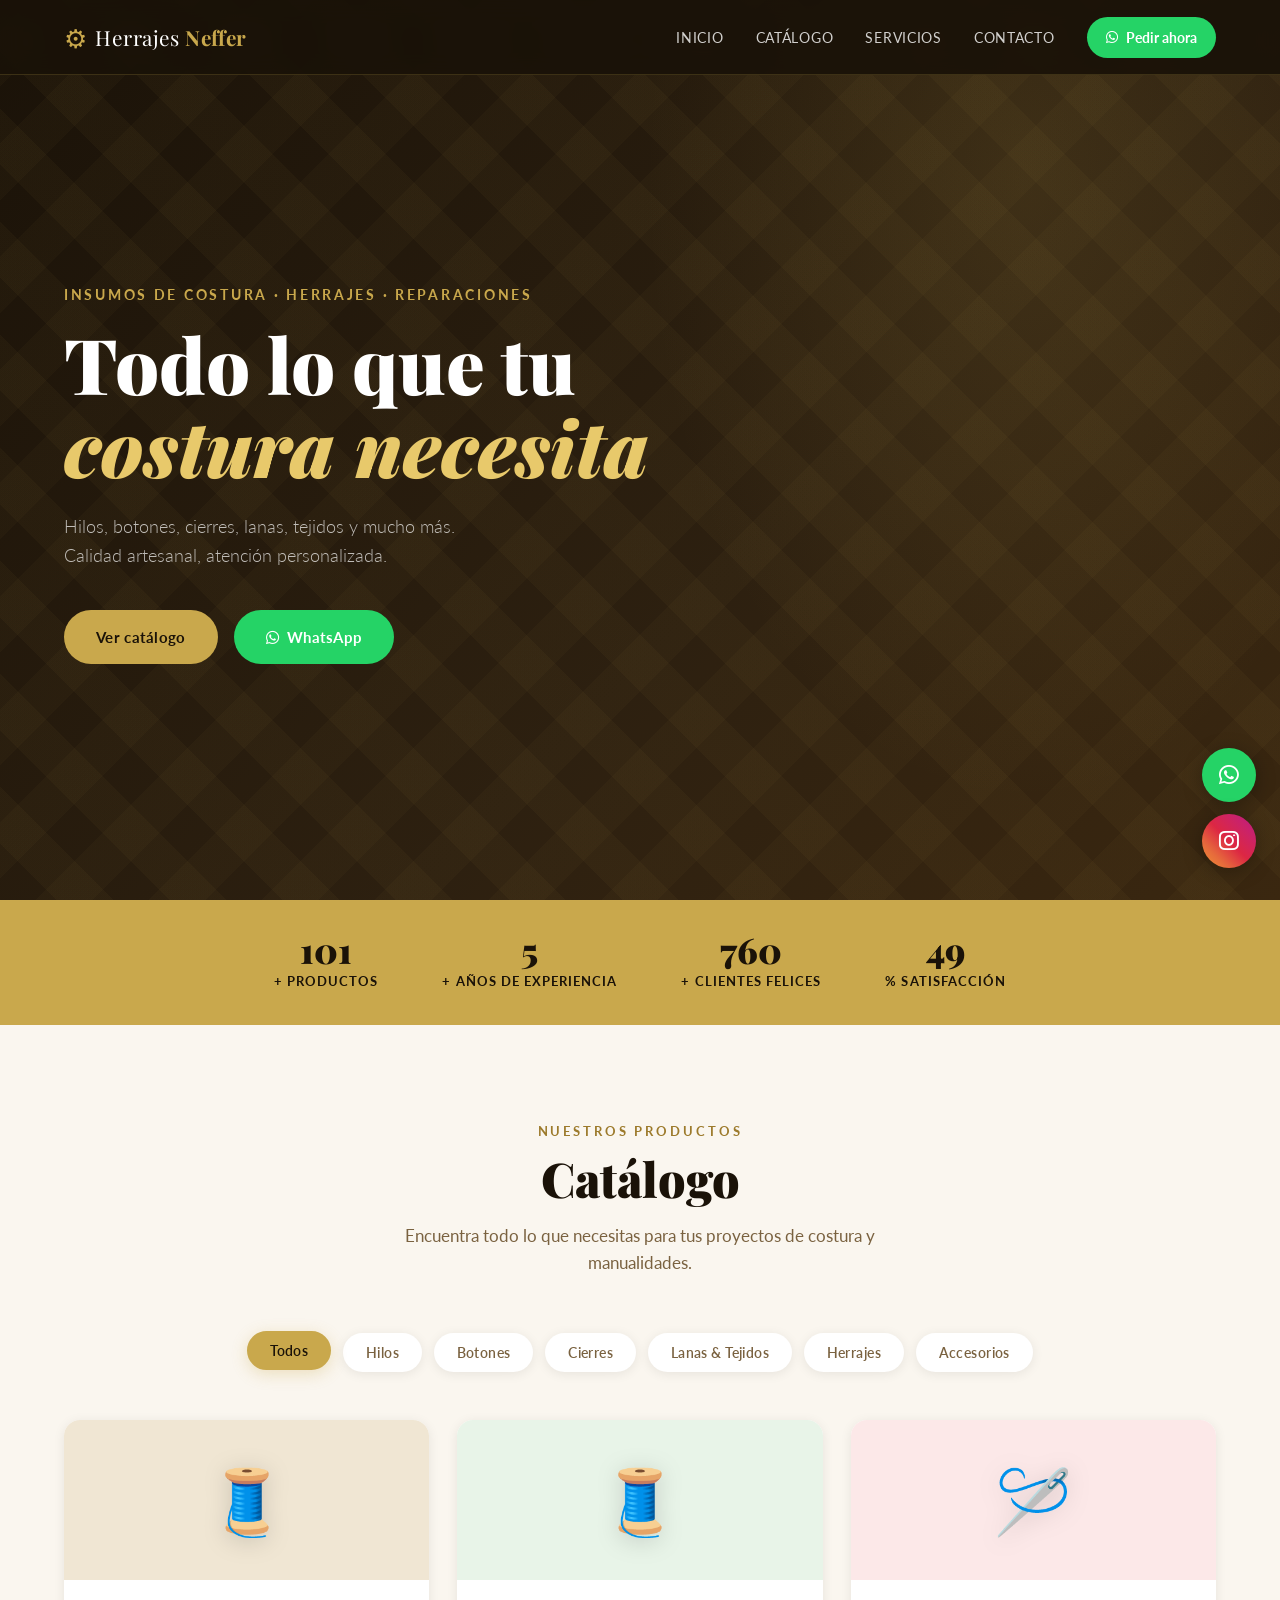
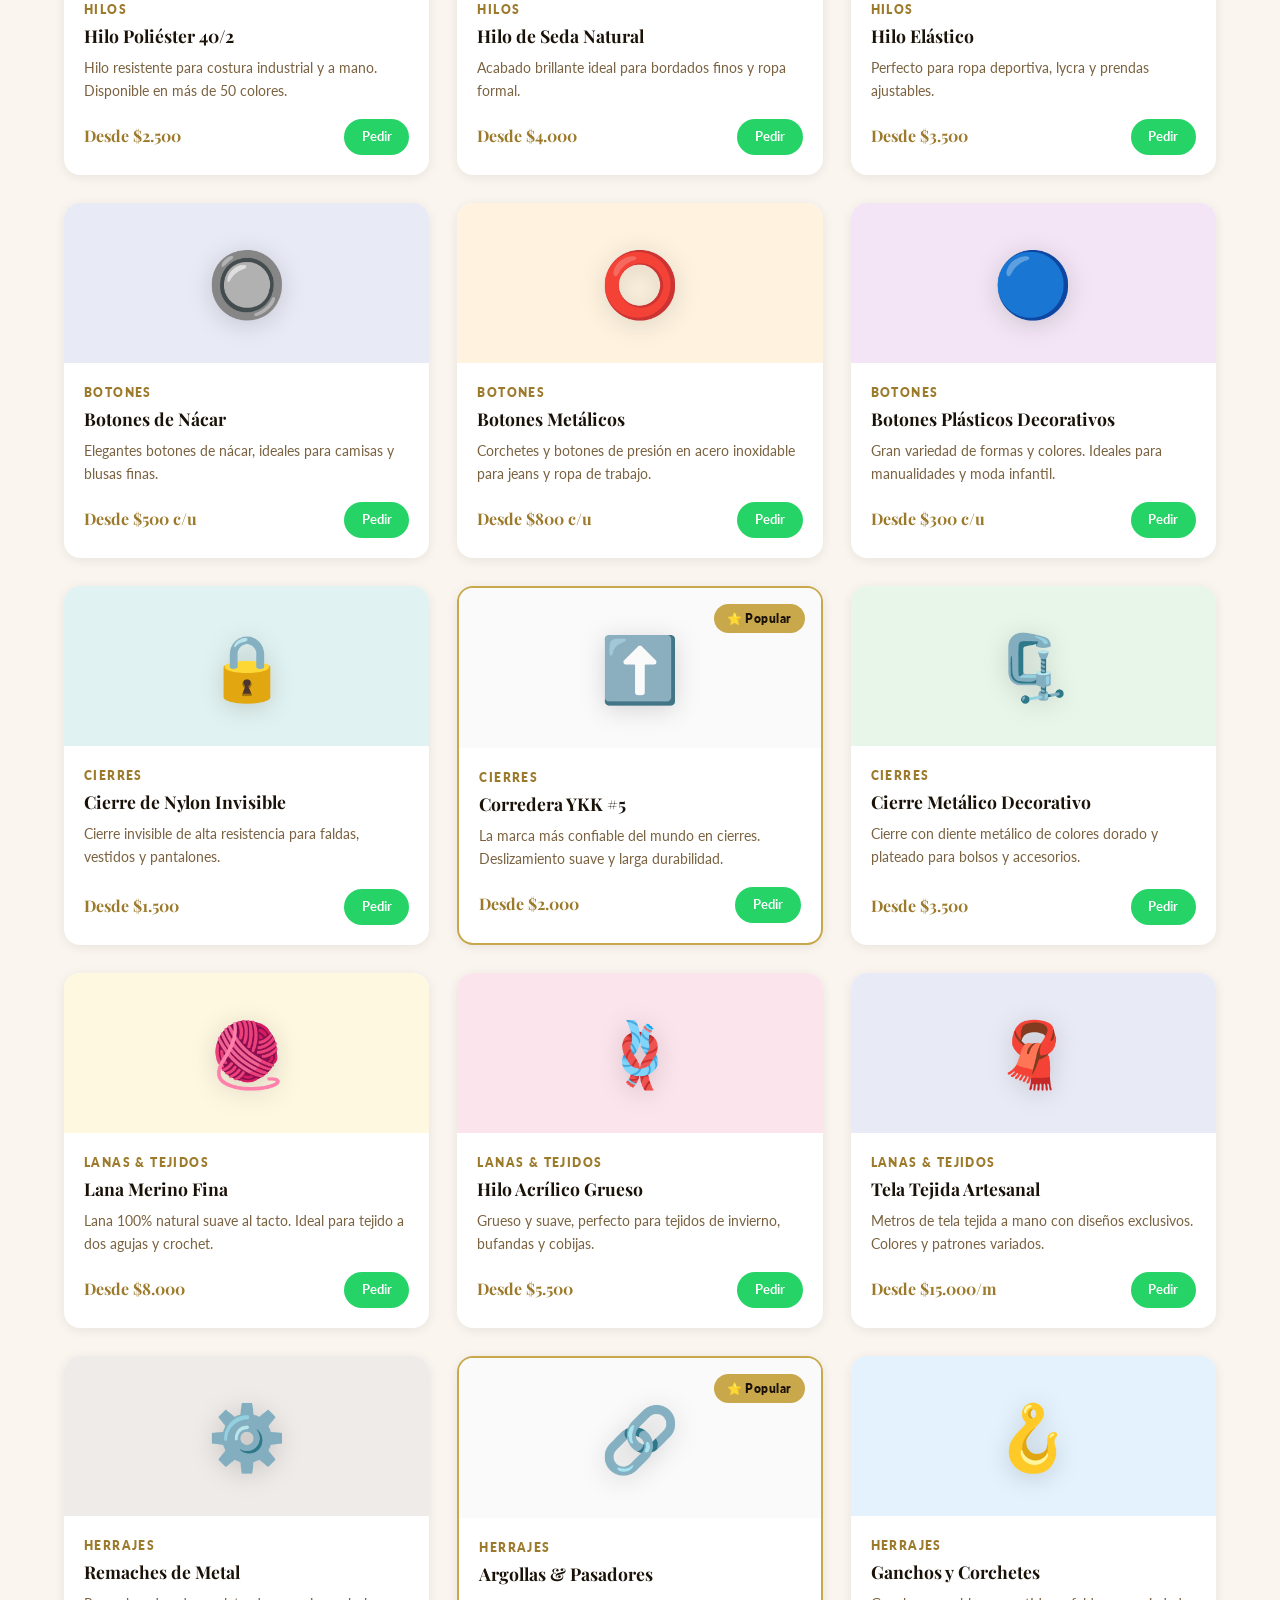
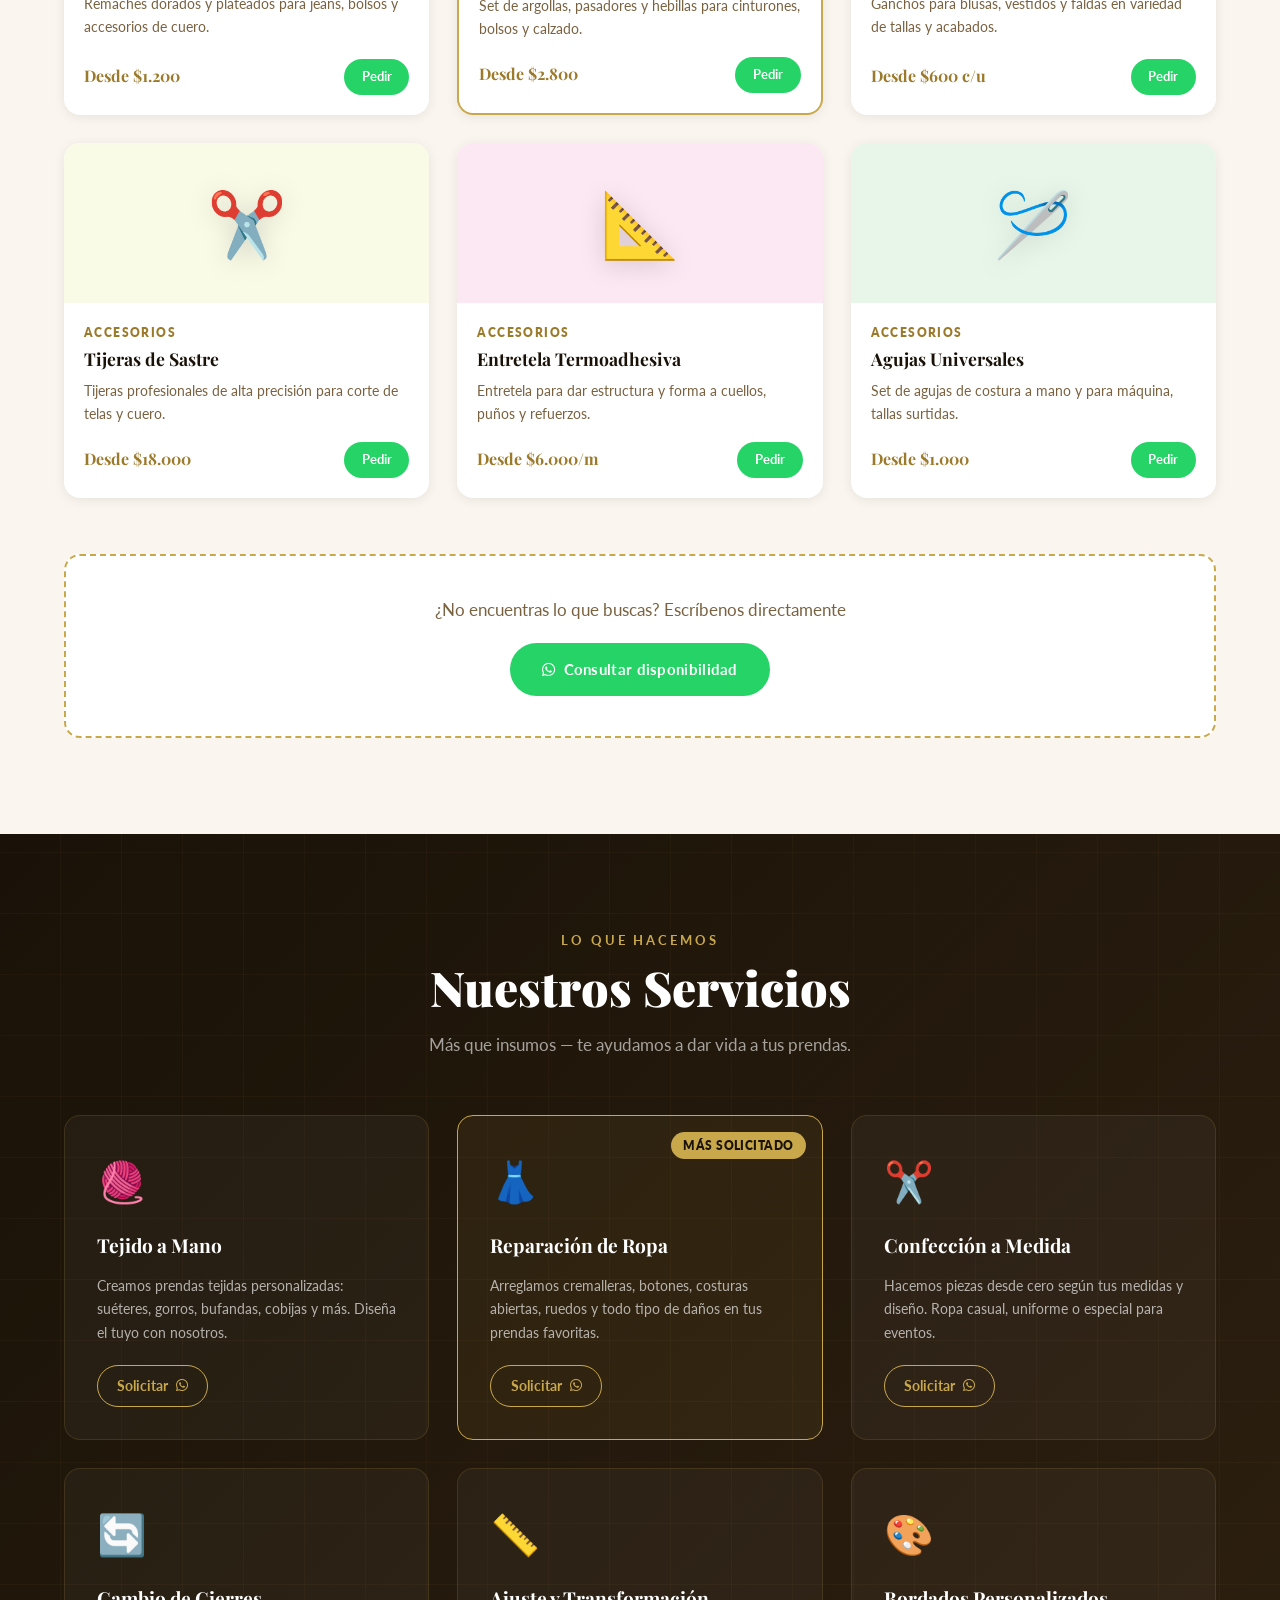
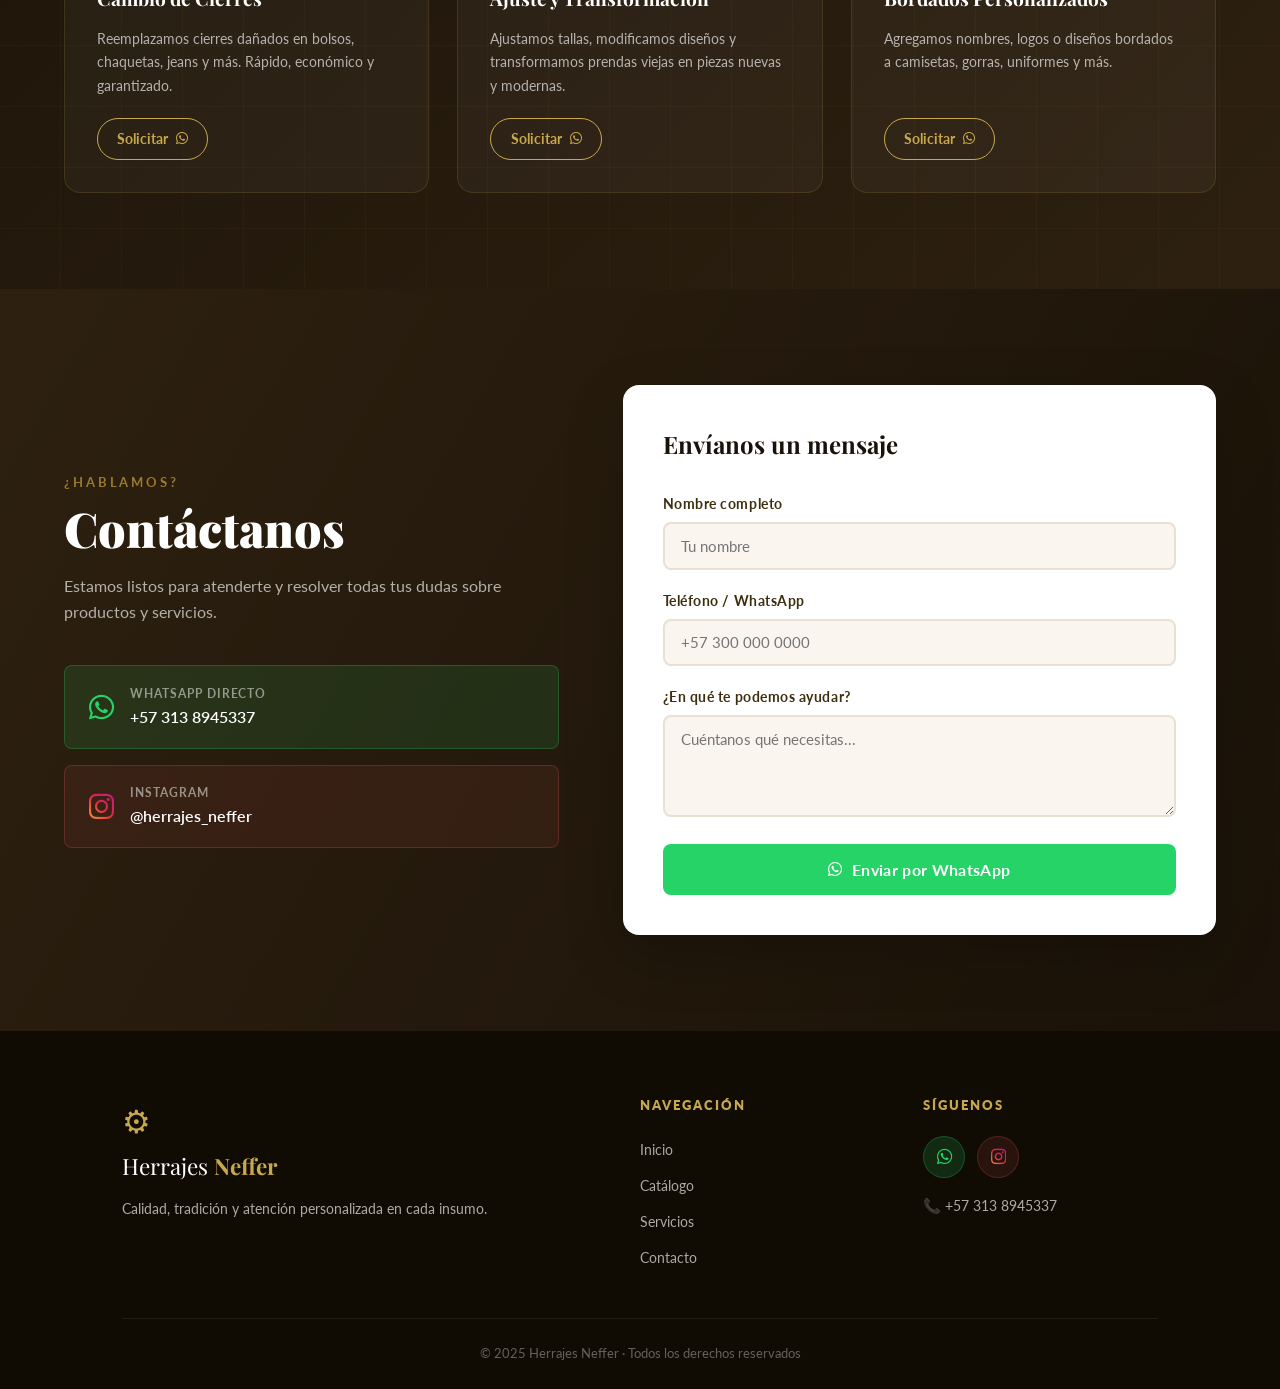
==== index.html @ 046b1ca6 "Etapa 1 Proceso de creacion" ====
<!DOCTYPE html>
<html lang="es">
<head>
  <meta charset="UTF-8" />
  <meta name="viewport" content="width=device-width, initial-scale=1.0" />
  <title>Herrajes Neffer – Insumos & Servicios de Costura</title>
  <link rel="stylesheet" href="styles.css" />
  <link href="https://fonts.googleapis.com/css2?family=Playfair+Display:wght@700;900&family=Lato:wght@300;400;700&display=swap" rel="stylesheet" />
  <link rel="stylesheet" href="https://cdnjs.cloudflare.com/ajax/libs/font-awesome/6.5.0/css/all.min.css" />
</head>
<body>

  <!-- ===== NAV ===== -->
  <nav class="navbar" id="navbar">
    <div class="nav-logo">
      <span class="logo-icon">⚙</span>
      <span class="logo-text">Herrajes <strong>Neffer</strong></span>
    </div>

    <button class="hamburger" id="hamburger" aria-label="Abrir menú">
      <span></span><span></span><span></span>
    </button>

    <ul class="nav-links" id="nav-links">
      <li><a href="#inicio" class="nav-link">Inicio</a></li>
      <li><a href="#catalogo" class="nav-link">Catálogo</a></li>
      <li><a href="#servicios" class="nav-link">Servicios</a></li>
      <li><a href="#contacto" class="nav-link">Contacto</a></li>
      <li>
        <a href="https://wa.me/573138945337" target="_blank" class="nav-cta">
          <i class="fab fa-whatsapp"></i> Pedir ahora
        </a>
      </li>
    </ul>
  </nav>

  <!-- ===== HERO ===== -->
  <section class="hero" id="inicio">
    <div class="hero-bg-pattern"></div>
    <div class="hero-content">
      <p class="hero-eyebrow">Insumos de costura · Herrajes · Reparaciones</p>
      <h1 class="hero-title">
        Todo lo que tu <br />
        <em>costura necesita</em>
      </h1>
      <p class="hero-sub">
        Hilos, botones, cierres, lanas, tejidos y mucho más.<br />
        Calidad artesanal, atención personalizada.
      </p>
      <div class="hero-btns">
        <a href="#catalogo" class="btn btn-primary">Ver catálogo</a>
        <a href="https://wa.me/573138945337" target="_blank" class="btn btn-wa">
          <i class="fab fa-whatsapp"></i> WhatsApp
        </a>
      </div>
    </div>
    <div class="hero-decoration">
      <div class="spool spool-1"></div>
      <div class="spool spool-2"></div>
      <div class="needle"></div>
    </div>
  </section>

  <!-- ===== STATS STRIP ===== -->
  <div class="stats-strip">
    <div class="stat"><span class="stat-num" data-target="200">0</span><span>+ Productos</span></div>
    <div class="stat"><span class="stat-num" data-target="10">0</span><span>+ Años de experiencia</span></div>
    <div class="stat"><span class="stat-num" data-target="1500">0</span><span>+ Clientes felices</span></div>
    <div class="stat"><span class="stat-num" data-target="98">0</span><span>% Satisfacción</span></div>
  </div>

  <!-- ===== CATÁLOGO ===== -->
  <section class="section catalog-section" id="catalogo">
    <div class="container">
      <div class="section-header">
        <p class="section-eyebrow">Nuestros productos</p>
        <h2 class="section-title">Catálogo</h2>
        <p class="section-desc">Encuentra todo lo que necesitas para tus proyectos de costura y manualidades.</p>
      </div>

      <!-- Filtros -->
      <div class="filter-bar" id="filter-bar">
        <button class="filter-btn active" data-filter="all">Todos</button>
        <button class="filter-btn" data-filter="hilos">Hilos</button>
        <button class="filter-btn" data-filter="botones">Botones</button>
        <button class="filter-btn" data-filter="cierres">Cierres</button>
        <button class="filter-btn" data-filter="lanas">Lanas & Tejidos</button>
        <button class="filter-btn" data-filter="herrajes">Herrajes</button>
        <button class="filter-btn" data-filter="accesorios">Accesorios</button>
      </div>

      <!-- Grid de productos -->
      <div class="products-grid" id="products-grid">

        <!-- Hilos -->
        <div class="product-card" data-category="hilos">
          <div class="product-img" style="background:#f0e6d3">
            <span class="product-emoji">🧵</span>
          </div>
          <div class="product-info">
            <span class="product-tag">Hilos</span>
            <h3>Hilo Poliéster 40/2</h3>
            <p>Hilo resistente para costura industrial y a mano. Disponible en más de 50 colores.</p>
            <div class="product-footer">
              <span class="price">Desde $2.500</span>
              <a href="https://wa.me/573138945337?text=Hola!%20Me%20interesa%20el%20Hilo%20Poliéster" target="_blank" class="btn-card">Pedir</a>
            </div>
          </div>
        </div>

        <div class="product-card" data-category="hilos">
          <div class="product-img" style="background:#e8f4e8">
            <span class="product-emoji">🧵</span>
          </div>
          <div class="product-info">
            <span class="product-tag">Hilos</span>
            <h3>Hilo de Seda Natural</h3>
            <p>Acabado brillante ideal para bordados finos y ropa formal.</p>
            <div class="product-footer">
              <span class="price">Desde $4.000</span>
              <a href="https://wa.me/573138945337?text=Hola!%20Me%20interesa%20el%20Hilo%20de%20Seda" target="_blank" class="btn-card">Pedir</a>
            </div>
          </div>
        </div>

        <div class="product-card" data-category="hilos">
          <div class="product-img" style="background:#fce8e8">
            <span class="product-emoji">🪡</span>
          </div>
          <div class="product-info">
            <span class="product-tag">Hilos</span>
            <h3>Hilo Elástico</h3>
            <p>Perfecto para ropa deportiva, lycra y prendas ajustables.</p>
            <div class="product-footer">
              <span class="price">Desde $3.500</span>
              <a href="https://wa.me/573138945337?text=Hola!%20Me%20interesa%20el%20Hilo%20Elástico" target="_blank" class="btn-card">Pedir</a>
            </div>
          </div>
        </div>

        <!-- Botones -->
        <div class="product-card" data-category="botones">
          <div class="product-img" style="background:#e8eaf6">
            <span class="product-emoji">🔘</span>
          </div>
          <div class="product-info">
            <span class="product-tag">Botones</span>
            <h3>Botones de Nácar</h3>
            <p>Elegantes botones de nácar, ideales para camisas y blusas finas.</p>
            <div class="product-footer">
              <span class="price">Desde $500 c/u</span>
              <a href="https://wa.me/573138945337?text=Hola!%20Me%20interesan%20los%20Botones%20de%20Nácar" target="_blank" class="btn-card">Pedir</a>
            </div>
          </div>
        </div>

        <div class="product-card" data-category="botones">
          <div class="product-img" style="background:#fff3e0">
            <span class="product-emoji">⭕</span>
          </div>
          <div class="product-info">
            <span class="product-tag">Botones</span>
            <h3>Botones Metálicos</h3>
            <p>Corchetes y botones de presión en acero inoxidable para jeans y ropa de trabajo.</p>
            <div class="product-footer">
              <span class="price">Desde $800 c/u</span>
              <a href="https://wa.me/573138945337?text=Hola!%20Me%20interesan%20los%20Botones%20Metálicos" target="_blank" class="btn-card">Pedir</a>
            </div>
          </div>
        </div>

        <div class="product-card" data-category="botones">
          <div class="product-img" style="background:#f3e5f5">
            <span class="product-emoji">🔵</span>
          </div>
          <div class="product-info">
            <span class="product-tag">Botones</span>
            <h3>Botones Plásticos Decorativos</h3>
            <p>Gran variedad de formas y colores. Ideales para manualidades y moda infantil.</p>
            <div class="product-footer">
              <span class="price">Desde $300 c/u</span>
              <a href="https://wa.me/573138945337?text=Hola!%20Me%20interesan%20los%20Botones%20Decorativos" target="_blank" class="btn-card">Pedir</a>
            </div>
          </div>
        </div>

        <!-- Cierres -->
        <div class="product-card" data-category="cierres">
          <div class="product-img" style="background:#e0f2f1">
            <span class="product-emoji">🔒</span>
          </div>
          <div class="product-info">
            <span class="product-tag">Cierres</span>
            <h3>Cierre de Nylon Invisible</h3>
            <p>Cierre invisible de alta resistencia para faldas, vestidos y pantalones.</p>
            <div class="product-footer">
              <span class="price">Desde $1.500</span>
              <a href="https://wa.me/573138945337?text=Hola!%20Me%20interesa%20el%20Cierre%20Invisible" target="_blank" class="btn-card">Pedir</a>
            </div>
          </div>
        </div>

        <div class="product-card featured" data-category="cierres">
          <div class="badge-featured">⭐ Popular</div>
          <div class="product-img" style="background:#fafafa">
            <span class="product-emoji">⬆️</span>
          </div>
          <div class="product-info">
            <span class="product-tag">Cierres</span>
            <h3>Corredera YKK #5</h3>
            <p>La marca más confiable del mundo en cierres. Deslizamiento suave y larga durabilidad.</p>
            <div class="product-footer">
              <span class="price">Desde $2.000</span>
              <a href="https://wa.me/573138945337?text=Hola!%20Me%20interesa%20la%20Corredera%20YKK" target="_blank" class="btn-card">Pedir</a>
            </div>
          </div>
        </div>

        <div class="product-card" data-category="cierres">
          <div class="product-img" style="background:#e8f5e9">
            <span class="product-emoji">🗜️</span>
          </div>
          <div class="product-info">
            <span class="product-tag">Cierres</span>
            <h3>Cierre Metálico Decorativo</h3>
            <p>Cierre con diente metálico de colores dorado y plateado para bolsos y accesorios.</p>
            <div class="product-footer">
              <span class="price">Desde $3.500</span>
              <a href="https://wa.me/573138945337?text=Hola!%20Me%20interesa%20el%20Cierre%20Metálico" target="_blank" class="btn-card">Pedir</a>
            </div>
          </div>
        </div>

        <!-- Lanas -->
        <div class="product-card" data-category="lanas">
          <div class="product-img" style="background:#fff8e1">
            <span class="product-emoji">🧶</span>
          </div>
          <div class="product-info">
            <span class="product-tag">Lanas & Tejidos</span>
            <h3>Lana Merino Fina</h3>
            <p>Lana 100% natural suave al tacto. Ideal para tejido a dos agujas y crochet.</p>
            <div class="product-footer">
              <span class="price">Desde $8.000</span>
              <a href="https://wa.me/573138945337?text=Hola!%20Me%20interesa%20la%20Lana%20Merino" target="_blank" class="btn-card">Pedir</a>
            </div>
          </div>
        </div>

        <div class="product-card" data-category="lanas">
          <div class="product-img" style="background:#fce4ec">
            <span class="product-emoji">🪢</span>
          </div>
          <div class="product-info">
            <span class="product-tag">Lanas & Tejidos</span>
            <h3>Hilo Acrílico Grueso</h3>
            <p>Grueso y suave, perfecto para tejidos de invierno, bufandas y cobijas.</p>
            <div class="product-footer">
              <span class="price">Desde $5.500</span>
              <a href="https://wa.me/573138945337?text=Hola!%20Me%20interesa%20el%20Hilo%20Acrílico%20Grueso" target="_blank" class="btn-card">Pedir</a>
            </div>
          </div>
        </div>

        <div class="product-card" data-category="lanas">
          <div class="product-img" style="background:#e8eaf6">
            <span class="product-emoji">🧣</span>
          </div>
          <div class="product-info">
            <span class="product-tag">Lanas & Tejidos</span>
            <h3>Tela Tejida Artesanal</h3>
            <p>Metros de tela tejida a mano con diseños exclusivos. Colores y patrones variados.</p>
            <div class="product-footer">
              <span class="price">Desde $15.000/m</span>
              <a href="https://wa.me/573138945337?text=Hola!%20Me%20interesa%20la%20Tela%20Tejida" target="_blank" class="btn-card">Pedir</a>
            </div>
          </div>
        </div>

        <!-- Herrajes -->
        <div class="product-card" data-category="herrajes">
          <div class="product-img" style="background:#efebe9">
            <span class="product-emoji">⚙️</span>
          </div>
          <div class="product-info">
            <span class="product-tag">Herrajes</span>
            <h3>Remaches de Metal</h3>
            <p>Remaches dorados y plateados para jeans, bolsos y accesorios de cuero.</p>
            <div class="product-footer">
              <span class="price">Desde $1.200</span>
              <a href="https://wa.me/573138945337?text=Hola!%20Me%20interesan%20los%20Remaches" target="_blank" class="btn-card">Pedir</a>
            </div>
          </div>
        </div>

        <div class="product-card featured" data-category="herrajes">
          <div class="badge-featured">⭐ Popular</div>
          <div class="product-img" style="background:#fafafa">
            <span class="product-emoji">🔗</span>
          </div>
          <div class="product-info">
            <span class="product-tag">Herrajes</span>
            <h3>Argollas & Pasadores</h3>
            <p>Set de argollas, pasadores y hebillas para cinturones, bolsos y calzado.</p>
            <div class="product-footer">
              <span class="price">Desde $2.800</span>
              <a href="https://wa.me/573138945337?text=Hola!%20Me%20interesan%20las%20Argollas%20y%20Pasadores" target="_blank" class="btn-card">Pedir</a>
            </div>
          </div>
        </div>

        <div class="product-card" data-category="herrajes">
          <div class="product-img" style="background:#e3f2fd">
            <span class="product-emoji">🪝</span>
          </div>
          <div class="product-info">
            <span class="product-tag">Herrajes</span>
            <h3>Ganchos y Corchetes</h3>
            <p>Ganchos para blusas, vestidos y faldas en variedad de tallas y acabados.</p>
            <div class="product-footer">
              <span class="price">Desde $600 c/u</span>
              <a href="https://wa.me/573138945337?text=Hola!%20Me%20interesan%20los%20Ganchos" target="_blank" class="btn-card">Pedir</a>
            </div>
          </div>
        </div>

        <!-- Accesorios -->
        <div class="product-card" data-category="accesorios">
          <div class="product-img" style="background:#f9fbe7">
            <span class="product-emoji">✂️</span>
          </div>
          <div class="product-info">
            <span class="product-tag">Accesorios</span>
            <h3>Tijeras de Sastre</h3>
            <p>Tijeras profesionales de alta precisión para corte de telas y cuero.</p>
            <div class="product-footer">
              <span class="price">Desde $18.000</span>
              <a href="https://wa.me/573138945337?text=Hola!%20Me%20interesan%20las%20Tijeras%20de%20Sastre" target="_blank" class="btn-card">Pedir</a>
            </div>
          </div>
        </div>

        <div class="product-card" data-category="accesorios">
          <div class="product-img" style="background:#fce8f3">
            <span class="product-emoji">📐</span>
          </div>
          <div class="product-info">
            <span class="product-tag">Accesorios</span>
            <h3>Entretela Termoadhesiva</h3>
            <p>Entretela para dar estructura y forma a cuellos, puños y refuerzos.</p>
            <div class="product-footer">
              <span class="price">Desde $6.000/m</span>
              <a href="https://wa.me/573138945337?text=Hola!%20Me%20interesa%20la%20Entretela" target="_blank" class="btn-card">Pedir</a>
            </div>
          </div>
        </div>

        <div class="product-card" data-category="accesorios">
          <div class="product-img" style="background:#e8f5e9">
            <span class="product-emoji">🪡</span>
          </div>
          <div class="product-info">
            <span class="product-tag">Accesorios</span>
            <h3>Agujas Universales</h3>
            <p>Set de agujas de costura a mano y para máquina, tallas surtidas.</p>
            <div class="product-footer">
              <span class="price">Desde $1.000</span>
              <a href="https://wa.me/573138945337?text=Hola!%20Me%20interesan%20las%20Agujas" target="_blank" class="btn-card">Pedir</a>
            </div>
          </div>
        </div>

      </div><!-- /products-grid -->

      <div class="catalog-cta">
        <p>¿No encuentras lo que buscas? Escríbenos directamente</p>
        <a href="https://wa.me/573138945337?text=Hola!%20Busco%20un%20producto%20específico..." target="_blank" class="btn btn-wa">
          <i class="fab fa-whatsapp"></i> Consultar disponibilidad
        </a>
      </div>
    </div>
  </section>

  <!-- ===== SERVICIOS ===== -->
  <section class="section services-section" id="servicios">
    <div class="container">
      <div class="section-header">
        <p class="section-eyebrow">Lo que hacemos</p>
        <h2 class="section-title">Nuestros Servicios</h2>
        <p class="section-desc">Más que insumos — te ayudamos a dar vida a tus prendas.</p>
      </div>

      <div class="services-grid">

        <div class="service-card">
          <div class="service-icon">🧶</div>
          <h3>Tejido a Mano</h3>
          <p>Creamos prendas tejidas personalizadas: suéteres, gorros, bufandas, cobijas y más. Diseña el tuyo con nosotros.</p>
          <a href="https://wa.me/573138945337?text=Hola!%20Me%20interesa%20el%20servicio%20de%20Tejido%20a%20Mano" target="_blank" class="service-btn">Solicitar <i class="fab fa-whatsapp"></i></a>
        </div>

        <div class="service-card featured-service">
          <div class="service-badge">Más solicitado</div>
          <div class="service-icon">👗</div>
          <h3>Reparación de Ropa</h3>
          <p>Arreglamos cremalleras, botones, costuras abiertas, ruedos y todo tipo de daños en tus prendas favoritas.</p>
          <a href="https://wa.me/573138945337?text=Hola!%20Necesito%20reparar%20una%20prenda" target="_blank" class="service-btn">Solicitar <i class="fab fa-whatsapp"></i></a>
        </div>

        <div class="service-card">
          <div class="service-icon">✂️</div>
          <h3>Confección a Medida</h3>
          <p>Hacemos piezas desde cero según tus medidas y diseño. Ropa casual, uniforme o especial para eventos.</p>
          <a href="https://wa.me/573138945337?text=Hola!%20Me%20interesa%20una%20Confección%20a%20Medida" target="_blank" class="service-btn">Solicitar <i class="fab fa-whatsapp"></i></a>
        </div>

        <div class="service-card">
          <div class="service-icon">🔄</div>
          <h3>Cambio de Cierres</h3>
          <p>Reemplazamos cierres dañados en bolsos, chaquetas, jeans y más. Rápido, económico y garantizado.</p>
          <a href="https://wa.me/573138945337?text=Hola!%20Necesito%20cambiar%20un%20cierre" target="_blank" class="service-btn">Solicitar <i class="fab fa-whatsapp"></i></a>
        </div>

        <div class="service-card">
          <div class="service-icon">📏</div>
          <h3>Ajuste y Transformación</h3>
          <p>Ajustamos tallas, modificamos diseños y transformamos prendas viejas en piezas nuevas y modernas.</p>
          <a href="https://wa.me/573138945337?text=Hola!%20Me%20interesa%20el%20servicio%20de%20Ajuste" target="_blank" class="service-btn">Solicitar <i class="fab fa-whatsapp"></i></a>
        </div>

        <div class="service-card">
          <div class="service-icon">🎨</div>
          <h3>Bordados Personalizados</h3>
          <p>Agregamos nombres, logos o diseños bordados a camisetas, gorras, uniformes y más.</p>
          <a href="https://wa.me/573138945337?text=Hola!%20Me%20interesan%20los%20Bordados%20Personalizados" target="_blank" class="service-btn">Solicitar <i class="fab fa-whatsapp"></i></a>
        </div>

      </div>
    </div>
  </section>

  <!-- ===== CONTACTO ===== -->
  <section class="section contact-section" id="contacto">
    <div class="container contact-container">
      <div class="contact-info">
        <p class="section-eyebrow">¿Hablamos?</p>
        <h2 class="section-title white">Contáctanos</h2>
        <p class="contact-desc">Estamos listos para atenderte y resolver todas tus dudas sobre productos y servicios.</p>

        <div class="contact-links">
          <a href="https://wa.me/573138945337" target="_blank" class="contact-link wa-link">
            <i class="fab fa-whatsapp"></i>
            <div>
              <span class="cl-label">WhatsApp directo</span>
              <span class="cl-value">+57 313 8945337</span>
            </div>
          </a>
          <a href="https://www.instagram.com/herrajes_neffer/" target="_blank" class="contact-link ig-link">
            <i class="fab fa-instagram"></i>
            <div>
              <span class="cl-label">Instagram</span>
              <span class="cl-value">@herrajes_neffer</span>
            </div>
          </a>
        </div>
      </div>

      <div class="contact-form-wrap">
        <form class="contact-form" id="contact-form" novalidate>
          <h3>Envíanos un mensaje</h3>
          <div class="form-group">
            <label for="nombre">Nombre completo</label>
            <input type="text" id="nombre" name="nombre" placeholder="Tu nombre" required />
            <span class="error-msg" id="error-nombre"></span>
          </div>
          <div class="form-group">
            <label for="telefono">Teléfono / WhatsApp</label>
            <input type="tel" id="telefono" name="telefono" placeholder="+57 300 000 0000" required />
            <span class="error-msg" id="error-telefono"></span>
          </div>
          <div class="form-group">
            <label for="mensaje">¿En qué te podemos ayudar?</label>
            <textarea id="mensaje" name="mensaje" rows="4" placeholder="Cuéntanos qué necesitas..." required></textarea>
            <span class="error-msg" id="error-mensaje"></span>
          </div>
          <button type="submit" class="btn btn-submit">
            <i class="fab fa-whatsapp"></i> Enviar por WhatsApp
          </button>
          <p class="form-note" id="form-success" style="display:none;">✅ ¡Mensaje enviado! Te redirigiremos a WhatsApp.</p>
        </form>
      </div>
    </div>
  </section>

  <!-- ===== FOOTER ===== -->
  <footer class="footer">
    <div class="container footer-inner">
      <div class="footer-brand">
        <span class="logo-icon">⚙</span>
        <span class="logo-text">Herrajes <strong>Neffer</strong></span>
        <p>Calidad, tradición y atención personalizada en cada insumo.</p>
      </div>
      <div class="footer-links">
        <h4>Navegación</h4>
        <ul>
          <li><a href="#inicio">Inicio</a></li>
          <li><a href="#catalogo">Catálogo</a></li>
          <li><a href="#servicios">Servicios</a></li>
          <li><a href="#contacto">Contacto</a></li>
        </ul>
      </div>
      <div class="footer-social">
        <h4>Síguenos</h4>
        <div class="social-icons">
          <a href="https://wa.me/573138945337" target="_blank" class="social-icon wa"><i class="fab fa-whatsapp"></i></a>
          <a href="https://www.instagram.com/herrajes_neffer/" target="_blank" class="social-icon ig"><i class="fab fa-instagram"></i></a>
        </div>
        <p class="footer-phone">📞 +57 313 8945337</p>
      </div>
    </div>
    <div class="footer-bottom">
      <p>© 2025 Herrajes Neffer · Todos los derechos reservados</p>
    </div>
  </footer>

  <!-- Floating buttons -->
  <div class="float-btns">
    <a href="https://wa.me/573138945337" target="_blank" class="float-btn float-wa" title="WhatsApp">
      <i class="fab fa-whatsapp"></i>
    </a>
    <a href="https://www.instagram.com/herrajes_neffer/" target="_blank" class="float-btn float-ig" title="Instagram">
      <i class="fab fa-instagram"></i>
    </a>
  </div>

  <script src="main.js"></script>
</body>
</html>
---- styles.css ----
/* =============================================
   HERRAJES NEFFER — styles.css
   CSS3 · Diseño elegante artesanal
   ============================================= */

/* === VARIABLES & RESET === */
:root {
  --gold: #c9a84c;
  --gold-light: #e8c96b;
  --gold-dark: #9c7a2b;
  --cream: #faf6ef;
  --dark: #1a1208;
  --dark-2: #2d2010;
  --text: #3d2e0e;
  --text-light: #7a6240;
  --white: #ffffff;
  --gray-light: #f5f0e8;
  --wa-green: #25d366;
  --wa-dark: #128c7e;
  --ig-grad: linear-gradient(45deg, #f09433, #e6683c, #dc2743, #cc2366, #bc1888);
  --shadow-sm: 0 2px 12px rgba(0,0,0,0.08);
  --shadow-md: 0 8px 32px rgba(0,0,0,0.12);
  --shadow-lg: 0 20px 60px rgba(0,0,0,0.18);
  --radius: 16px;
  --radius-sm: 8px;
  --transition: all 0.3s cubic-bezier(0.4, 0, 0.2, 1);
  --font-heading: 'Playfair Display', Georgia, serif;
  --font-body: 'Lato', 'Helvetica Neue', Arial, sans-serif;
}

*, *::before, *::after {
  box-sizing: border-box;
  margin: 0;
  padding: 0;
}

html {
  scroll-behavior: smooth;
  font-size: 16px;
}

body {
  font-family: var(--font-body);
  background-color: var(--cream);
  color: var(--text);
  line-height: 1.65;
  overflow-x: hidden;
}

a { text-decoration: none; color: inherit; }
ul { list-style: none; }
img { max-width: 100%; display: block; }
button { cursor: pointer; border: none; background: none; font-family: inherit; }

.container {
  width: 90%;
  max-width: 1200px;
  margin: 0 auto;
}

/* === NAVBAR === */
.navbar {
  position: fixed;
  top: 0; left: 0; right: 0;
  z-index: 1000;
  display: flex;
  align-items: center;
  justify-content: space-between;
  padding: 1rem 5%;
  background: rgba(26, 18, 8, 0.92);
  backdrop-filter: blur(12px);
  border-bottom: 1px solid rgba(201,168,76,0.2);
  transition: var(--transition);
}

.navbar.scrolled {
  padding: 0.75rem 5%;
  background: rgba(26, 18, 8, 0.98);
  box-shadow: 0 4px 24px rgba(0,0,0,0.4);
}

.nav-logo {
  display: flex;
  align-items: center;
  gap: 0.5rem;
  color: var(--white);
  font-family: var(--font-heading);
  font-size: 1.3rem;
  letter-spacing: 0.02em;
}

.logo-icon {
  color: var(--gold);
  font-size: 1.6rem;
  animation: spin-slow 8s linear infinite;
}

@keyframes spin-slow {
  from { transform: rotate(0deg); }
  to { transform: rotate(360deg); }
}

.logo-text strong { color: var(--gold); }

.nav-links {
  display: flex;
  align-items: center;
  gap: 2rem;
}

.nav-link {
  color: rgba(255,255,255,0.8);
  font-size: 0.9rem;
  font-weight: 400;
  letter-spacing: 0.05em;
  text-transform: uppercase;
  transition: var(--transition);
  position: relative;
}

.nav-link::after {
  content: '';
  position: absolute;
  bottom: -4px; left: 0;
  width: 0; height: 2px;
  background: var(--gold);
  transition: var(--transition);
}

.nav-link:hover { color: var(--gold); }
.nav-link:hover::after { width: 100%; }

.nav-cta {
  display: flex;
  align-items: center;
  gap: 0.5rem;
  background: var(--wa-green);
  color: var(--white) !important;
  padding: 0.55rem 1.2rem;
  border-radius: 50px;
  font-size: 0.88rem;
  font-weight: 700;
  transition: var(--transition);
}
.nav-cta:hover { background: var(--wa-dark); transform: scale(1.05); }

/* Hamburger */
.hamburger {
  display: none;
  flex-direction: column;
  gap: 5px;
  padding: 4px;
}
.hamburger span {
  display: block;
  width: 26px; height: 2px;
  background: var(--gold);
  border-radius: 2px;
  transition: var(--transition);
}
.hamburger.open span:nth-child(1) { transform: rotate(45deg) translate(5px,5px); }
.hamburger.open span:nth-child(2) { opacity: 0; }
.hamburger.open span:nth-child(3) { transform: rotate(-45deg) translate(5px,-5px); }

/* === HERO === */
.hero {
  min-height: 100vh;
  background: linear-gradient(135deg, var(--dark) 0%, var(--dark-2) 60%, #3a2710 100%);
  display: flex;
  align-items: center;
  position: relative;
  overflow: hidden;
  padding: 8rem 5% 5rem;
}

.hero-bg-pattern {
  position: absolute;
  inset: 0;
  background-image:
    repeating-linear-gradient(45deg, transparent, transparent 40px, rgba(201,168,76,0.04) 40px, rgba(201,168,76,0.04) 80px),
    repeating-linear-gradient(-45deg, transparent, transparent 40px, rgba(201,168,76,0.03) 40px, rgba(201,168,76,0.03) 80px);
  pointer-events: none;
}

.hero::before {
  content: '';
  position: absolute;
  top: -50%;
  right: -10%;
  width: 60vw;
  height: 140%;
  background: radial-gradient(ellipse, rgba(201,168,76,0.12) 0%, transparent 70%);
  pointer-events: none;
}

.hero-content {
  position: relative;
  z-index: 2;
  max-width: 680px;
}

.hero-eyebrow {
  color: var(--gold);
  font-size: 0.85rem;
  letter-spacing: 0.2em;
  text-transform: uppercase;
  font-weight: 700;
  margin-bottom: 1rem;
  opacity: 0;
  animation: fadeUp 0.8s 0.2s forwards;
}

.hero-title {
  font-family: var(--font-heading);
  font-size: clamp(2.8rem, 6vw, 5rem);
  font-weight: 900;
  color: var(--white);
  line-height: 1.08;
  margin-bottom: 1.5rem;
  opacity: 0;
  animation: fadeUp 0.8s 0.4s forwards;
}

.hero-title em {
  font-style: italic;
  color: var(--gold-light);
}

.hero-sub {
  color: rgba(255,255,255,0.7);
  font-size: 1.1rem;
  font-weight: 300;
  margin-bottom: 2.5rem;
  opacity: 0;
  animation: fadeUp 0.8s 0.6s forwards;
}

.hero-btns {
  display: flex;
  gap: 1rem;
  flex-wrap: wrap;
  opacity: 0;
  animation: fadeUp 0.8s 0.8s forwards;
}

/* === BUTTONS === */
.btn {
  display: inline-flex;
  align-items: center;
  gap: 0.5rem;
  padding: 0.9rem 2rem;
  border-radius: 50px;
  font-weight: 700;
  font-size: 0.95rem;
  letter-spacing: 0.02em;
  transition: var(--transition);
  cursor: pointer;
}

.btn-primary {
  background: var(--gold);
  color: var(--dark);
}
.btn-primary:hover {
  background: var(--gold-light);
  transform: translateY(-3px);
  box-shadow: 0 8px 24px rgba(201,168,76,0.4);
}

.btn-wa {
  background: var(--wa-green);
  color: var(--white);
}
.btn-wa:hover {
  background: var(--wa-dark);
  transform: translateY(-3px);
  box-shadow: 0 8px 24px rgba(37,211,102,0.4);
}

/* Hero decoration */
.hero-decoration {
  position: absolute;
  right: 8%;
  top: 50%;
  transform: translateY(-50%);
  z-index: 1;
  display: none;
}

/* === STATS STRIP === */
.stats-strip {
  background: var(--gold);
  padding: 2rem 5%;
  display: flex;
  justify-content: center;
  gap: 4rem;
  flex-wrap: wrap;
}

.stat {
  display: flex;
  flex-direction: column;
  align-items: center;
  color: var(--dark);
}

.stat-num {
  font-family: var(--font-heading);
  font-size: 2.2rem;
  font-weight: 900;
  line-height: 1;
}

.stat span:last-child {
  font-size: 0.82rem;
  font-weight: 700;
  letter-spacing: 0.08em;
  text-transform: uppercase;
  margin-top: 0.25rem;
}

/* === SECTIONS === */
.section {
  padding: 6rem 0;
}

.section-header {
  text-align: center;
  margin-bottom: 3.5rem;
}

.section-eyebrow {
  color: var(--gold-dark);
  font-size: 0.82rem;
  letter-spacing: 0.22em;
  text-transform: uppercase;
  font-weight: 700;
  margin-bottom: 0.5rem;
}

.section-title {
  font-family: var(--font-heading);
  font-size: clamp(2rem, 4vw, 3rem);
  font-weight: 900;
  color: var(--dark);
  margin-bottom: 1rem;
  line-height: 1.15;
}

.section-title.white { color: var(--white); }

.section-desc {
  font-size: 1.05rem;
  color: var(--text-light);
  max-width: 560px;
  margin: 0 auto;
}

/* === CATALOG === */
.catalog-section { background: var(--cream); }

/* Filter bar */
.filter-bar {
  display: flex;
  gap: 0.75rem;
  flex-wrap: wrap;
  justify-content: center;
  margin-bottom: 3rem;
}

.filter-btn {
  padding: 0.55rem 1.3rem;
  border-radius: 50px;
  font-size: 0.88rem;
  font-weight: 600;
  letter-spacing: 0.03em;
  background: var(--white);
  color: var(--text-light);
  border: 2px solid transparent;
  transition: var(--transition);
  box-shadow: var(--shadow-sm);
}

.filter-btn:hover,
.filter-btn.active {
  background: var(--gold);
  color: var(--dark);
  border-color: var(--gold);
  transform: translateY(-2px);
  box-shadow: 0 4px 16px rgba(201,168,76,0.3);
}

/* Products grid */
.products-grid {
  display: grid;
  grid-template-columns: repeat(auto-fill, minmax(280px, 1fr));
  gap: 1.75rem;
}

.product-card {
  background: var(--white);
  border-radius: var(--radius);
  overflow: hidden;
  box-shadow: var(--shadow-sm);
  transition: var(--transition);
  position: relative;
  display: flex;
  flex-direction: column;
}

.product-card:hover {
  transform: translateY(-8px);
  box-shadow: var(--shadow-md);
}

.product-card.featured {
  border: 2px solid var(--gold);
}

.badge-featured {
  position: absolute;
  top: 1rem; right: 1rem;
  background: var(--gold);
  color: var(--dark);
  font-size: 0.75rem;
  font-weight: 800;
  padding: 0.3rem 0.8rem;
  border-radius: 50px;
  z-index: 2;
  letter-spacing: 0.04em;
}

.product-img {
  height: 160px;
  display: flex;
  align-items: center;
  justify-content: center;
  position: relative;
  overflow: hidden;
}

.product-emoji {
  font-size: 4rem;
  transition: transform 0.4s ease;
  filter: drop-shadow(0 4px 12px rgba(0,0,0,0.15));
}

.product-card:hover .product-emoji {
  transform: scale(1.2) rotate(-5deg);
}

.product-info {
  padding: 1.25rem;
  flex: 1;
  display: flex;
  flex-direction: column;
}

.product-tag {
  font-size: 0.73rem;
  font-weight: 800;
  letter-spacing: 0.12em;
  text-transform: uppercase;
  color: var(--gold-dark);
  margin-bottom: 0.4rem;
}

.product-info h3 {
  font-family: var(--font-heading);
  font-size: 1.1rem;
  font-weight: 700;
  color: var(--dark);
  margin-bottom: 0.5rem;
  line-height: 1.3;
}

.product-info p {
  font-size: 0.88rem;
  color: var(--text-light);
  flex: 1;
  margin-bottom: 1rem;
}

.product-footer {
  display: flex;
  align-items: center;
  justify-content: space-between;
  margin-top: auto;
}

.price {
  font-family: var(--font-heading);
  font-size: 1rem;
  font-weight: 700;
  color: var(--gold-dark);
}

.btn-card {
  background: var(--wa-green);
  color: var(--white);
  padding: 0.45rem 1.1rem;
  border-radius: 50px;
  font-size: 0.82rem;
  font-weight: 700;
  transition: var(--transition);
}
.btn-card:hover {
  background: var(--wa-dark);
  transform: scale(1.05);
}

/* Hide filtered */
.product-card.hidden {
  display: none;
}

/* Catalog CTA */
.catalog-cta {
  text-align: center;
  margin-top: 3.5rem;
  padding: 2.5rem;
  background: var(--white);
  border-radius: var(--radius);
  border: 2px dashed var(--gold);
}

.catalog-cta p {
  font-size: 1.05rem;
  color: var(--text-light);
  margin-bottom: 1.2rem;
}

/* === SERVICES === */
.services-section {
  background: linear-gradient(135deg, var(--dark) 0%, var(--dark-2) 100%);
  position: relative;
  overflow: hidden;
}

.services-section::before {
  content: '';
  position: absolute;
  inset: 0;
  background-image:
    repeating-linear-gradient(0deg, transparent, transparent 60px, rgba(201,168,76,0.04) 60px, rgba(201,168,76,0.04) 61px),
    repeating-linear-gradient(90deg, transparent, transparent 60px, rgba(201,168,76,0.04) 60px, rgba(201,168,76,0.04) 61px);
  pointer-events: none;
}

.services-section .section-title { color: var(--white); }
.services-section .section-eyebrow { color: var(--gold); }
.services-section .section-desc { color: rgba(255,255,255,0.6); }

.services-grid {
  display: grid;
  grid-template-columns: repeat(auto-fill, minmax(300px, 1fr));
  gap: 1.75rem;
  position: relative;
  z-index: 1;
}

.service-card {
  background: rgba(255,255,255,0.04);
  border: 1px solid rgba(201,168,76,0.15);
  border-radius: var(--radius);
  padding: 2rem;
  transition: var(--transition);
  position: relative;
  overflow: hidden;
  display: flex;
  flex-direction: column;
  gap: 0.75rem;
}

.service-card::before {
  content: '';
  position: absolute;
  bottom: 0; left: 0;
  width: 0; height: 3px;
  background: var(--gold);
  transition: width 0.4s ease;
}

.service-card:hover {
  background: rgba(255,255,255,0.08);
  border-color: rgba(201,168,76,0.4);
  transform: translateY(-6px);
}
.service-card:hover::before { width: 100%; }

.service-card.featured-service {
  border-color: var(--gold);
  background: rgba(201,168,76,0.08);
}

.service-badge {
  position: absolute;
  top: 1rem; right: 1rem;
  background: var(--gold);
  color: var(--dark);
  font-size: 0.72rem;
  font-weight: 800;
  padding: 0.25rem 0.75rem;
  border-radius: 50px;
  letter-spacing: 0.04em;
  text-transform: uppercase;
}

.service-icon {
  font-size: 2.5rem;
  margin-bottom: 0.25rem;
}

.service-card h3 {
  font-family: var(--font-heading);
  font-size: 1.2rem;
  font-weight: 700;
  color: var(--white);
}

.service-card p {
  font-size: 0.9rem;
  color: rgba(255,255,255,0.65);
  flex: 1;
}

.service-btn {
  display: inline-flex;
  align-items: center;
  gap: 0.5rem;
  background: transparent;
  color: var(--gold);
  border: 1.5px solid var(--gold);
  padding: 0.55rem 1.2rem;
  border-radius: 50px;
  font-size: 0.85rem;
  font-weight: 700;
  transition: var(--transition);
  width: fit-content;
  margin-top: 0.5rem;
}
.service-btn:hover {
  background: var(--wa-green);
  border-color: var(--wa-green);
  color: var(--white);
  transform: scale(1.04);
}

/* === CONTACT === */
.contact-section {
  background: linear-gradient(120deg, #2d2010 0%, #1a1208 100%);
  padding: 6rem 0;
}

.contact-container {
  display: grid;
  grid-template-columns: 1fr 1.2fr;
  gap: 4rem;
  align-items: center;
}

.contact-info .section-title { margin-bottom: 1rem; }

.contact-desc {
  color: rgba(255,255,255,0.65);
  margin-bottom: 2.5rem;
  font-size: 1rem;
}

.contact-links { display: flex; flex-direction: column; gap: 1rem; }

.contact-link {
  display: flex;
  align-items: center;
  gap: 1rem;
  padding: 1.1rem 1.5rem;
  border-radius: var(--radius-sm);
  transition: var(--transition);
  font-size: 0.95rem;
}

.wa-link {
  background: rgba(37,211,102,0.12);
  border: 1px solid rgba(37,211,102,0.25);
  color: var(--white);
}
.wa-link:hover { background: rgba(37,211,102,0.22); transform: translateX(8px); }
.wa-link i { font-size: 1.8rem; color: var(--wa-green); }

.ig-link {
  background: rgba(255,100,100,0.08);
  border: 1px solid rgba(255,100,100,0.2);
  color: var(--white);
}
.ig-link:hover { background: rgba(255,100,100,0.15); transform: translateX(8px); }
.ig-link i { font-size: 1.8rem; background: var(--ig-grad); -webkit-background-clip: text; -webkit-text-fill-color: transparent; background-clip: text; }

.cl-label {
  display: block;
  font-size: 0.75rem;
  color: rgba(255,255,255,0.5);
  text-transform: uppercase;
  letter-spacing: 0.08em;
  font-weight: 700;
}

.cl-value {
  display: block;
  font-size: 1rem;
  font-weight: 600;
  color: var(--white);
}

/* Contact Form */
.contact-form-wrap {
  background: var(--white);
  border-radius: var(--radius);
  padding: 2.5rem;
  box-shadow: var(--shadow-lg);
}

.contact-form h3 {
  font-family: var(--font-heading);
  font-size: 1.5rem;
  font-weight: 700;
  color: var(--dark);
  margin-bottom: 1.8rem;
}

.form-group {
  margin-bottom: 1.25rem;
}

.form-group label {
  display: block;
  font-size: 0.85rem;
  font-weight: 700;
  letter-spacing: 0.04em;
  color: var(--text);
  margin-bottom: 0.4rem;
}

.form-group input,
.form-group textarea {
  width: 100%;
  padding: 0.8rem 1rem;
  border: 2px solid #e8e0d0;
  border-radius: var(--radius-sm);
  font-family: var(--font-body);
  font-size: 0.95rem;
  color: var(--text);
  background: var(--cream);
  transition: var(--transition);
  resize: vertical;
}

.form-group input:focus,
.form-group textarea:focus {
  outline: none;
  border-color: var(--gold);
  background: var(--white);
  box-shadow: 0 0 0 4px rgba(201,168,76,0.12);
}

.form-group input.error,
.form-group textarea.error {
  border-color: #e53935;
}

.error-msg {
  display: block;
  font-size: 0.78rem;
  color: #e53935;
  margin-top: 0.3rem;
  font-weight: 600;
}

.btn-submit {
  width: 100%;
  padding: 1rem;
  background: var(--wa-green);
  color: var(--white);
  border-radius: var(--radius-sm);
  font-size: 1rem;
  font-weight: 700;
  transition: var(--transition);
  display: flex;
  align-items: center;
  justify-content: center;
  gap: 0.6rem;
  margin-top: 0.5rem;
}
.btn-submit:hover {
  background: var(--wa-dark);
  transform: translateY(-2px);
  box-shadow: 0 6px 20px rgba(37,211,102,0.4);
}

.form-note {
  text-align: center;
  font-size: 0.88rem;
  color: var(--wa-dark);
  font-weight: 600;
  margin-top: 1rem;
}

/* === FOOTER === */
.footer {
  background: #100c04;
  color: rgba(255,255,255,0.65);
  padding: 4rem 5% 0;
}

.footer-inner {
  display: grid;
  grid-template-columns: 2fr 1fr 1fr;
  gap: 3rem;
  padding-bottom: 3rem;
  border-bottom: 1px solid rgba(255,255,255,0.08);
}

.footer-brand .logo-icon { color: var(--gold); font-size: 2rem; }
.footer-brand .logo-text { color: var(--white); font-family: var(--font-heading); font-size: 1.4rem; display: block; margin-bottom: 0.75rem; }
.footer-brand .logo-text strong { color: var(--gold); }
.footer-brand p { font-size: 0.9rem; line-height: 1.7; }

.footer-links h4,
.footer-social h4 {
  color: var(--gold);
  font-size: 0.82rem;
  letter-spacing: 0.15em;
  text-transform: uppercase;
  font-weight: 800;
  margin-bottom: 1.2rem;
}

.footer-links ul { display: flex; flex-direction: column; gap: 0.6rem; }
.footer-links a { font-size: 0.9rem; transition: var(--transition); }
.footer-links a:hover { color: var(--gold); transform: translateX(4px); display: inline-block; }

.social-icons { display: flex; gap: 0.75rem; margin-bottom: 1rem; }

.social-icon {
  width: 42px; height: 42px;
  border-radius: 50%;
  display: flex;
  align-items: center;
  justify-content: center;
  font-size: 1.1rem;
  transition: var(--transition);
}

.social-icon.wa {
  background: rgba(37,211,102,0.15);
  color: var(--wa-green);
  border: 1px solid rgba(37,211,102,0.25);
}
.social-icon.wa:hover { background: var(--wa-green); color: var(--white); transform: scale(1.1); }

.social-icon.ig {
  background: rgba(255,100,100,0.1);
  border: 1px solid rgba(255,100,100,0.2);
}
.social-icon.ig i { background: var(--ig-grad); -webkit-background-clip: text; -webkit-text-fill-color: transparent; background-clip: text; }
.social-icon.ig:hover { background: linear-gradient(45deg,#f09433,#e6683c,#dc2743,#cc2366,#bc1888); transform: scale(1.1); }
.social-icon.ig:hover i { -webkit-text-fill-color: var(--white); }

.footer-phone { font-size: 0.9rem; }

.footer-bottom {
  text-align: center;
  padding: 1.5rem 0;
  font-size: 0.82rem;
  color: rgba(255,255,255,0.35);
}

/* === FLOATING BUTTONS === */
.float-btns {
  position: fixed;
  bottom: 2rem;
  right: 1.5rem;
  display: flex;
  flex-direction: column;
  gap: 0.75rem;
  z-index: 999;
}

.float-btn {
  width: 54px; height: 54px;
  border-radius: 50%;
  display: flex;
  align-items: center;
  justify-content: center;
  font-size: 1.4rem;
  color: var(--white);
  box-shadow: 0 4px 20px rgba(0,0,0,0.3);
  transition: var(--transition);
}

.float-wa { background: var(--wa-green); }
.float-wa:hover { background: var(--wa-dark); transform: scale(1.15); }

.float-ig { background: linear-gradient(45deg, #f09433, #e6683c, #dc2743, #cc2366, #bc1888); }
.float-ig:hover { transform: scale(1.15); opacity: 0.9; }

/* === ANIMATIONS === */
@keyframes fadeUp {
  from {
    opacity: 0;
    transform: translateY(24px);
  }
  to {
    opacity: 1;
    transform: translateY(0);
  }
}

.reveal {
  opacity: 0;
  transform: translateY(30px);
  transition: opacity 0.7s ease, transform 0.7s ease;
}
.reveal.visible {
  opacity: 1;
  transform: translateY(0);
}

/* === RESPONSIVE === */
@media (max-width: 900px) {
  .contact-container {
    grid-template-columns: 1fr;
    gap: 2.5rem;
  }
  .footer-inner {
    grid-template-columns: 1fr 1fr;
  }
}

@media (max-width: 768px) {
  .hamburger { display: flex; }

  .nav-links {
    position: fixed;
    top: 0; right: -100%;
    height: 100vh;
    width: 75%;
    max-width: 320px;
    background: rgba(26,18,8,0.98);
    flex-direction: column;
    justify-content: center;
    align-items: flex-start;
    padding: 3rem 2rem;
    gap: 2rem;
    transition: right 0.35s cubic-bezier(0.4,0,0.2,1);
    backdrop-filter: blur(20px);
  }

  .nav-links.open { right: 0; }

  .nav-link { font-size: 1.2rem; }

  .hero {
    padding: 7rem 5% 4rem;
  }

  .stats-strip { gap: 2rem; }

  .products-grid {
    grid-template-columns: repeat(auto-fill, minmax(240px, 1fr));
  }

  .footer-inner {
    grid-template-columns: 1fr;
    gap: 2rem;
  }

  .float-btn { width: 48px; height: 48px; font-size: 1.2rem; }
}

@media (max-width: 480px) {
  .hero-btns { flex-direction: column; align-items: flex-start; }
  .btn { width: fit-content; }
  .stats-strip { flex-direction: column; align-items: center; text-align: center; gap: 1.5rem; }
  .products-grid { grid-template-columns: 1fr; }
  .services-grid { grid-template-columns: 1fr; }
  .contact-form-wrap { padding: 1.75rem; }
}
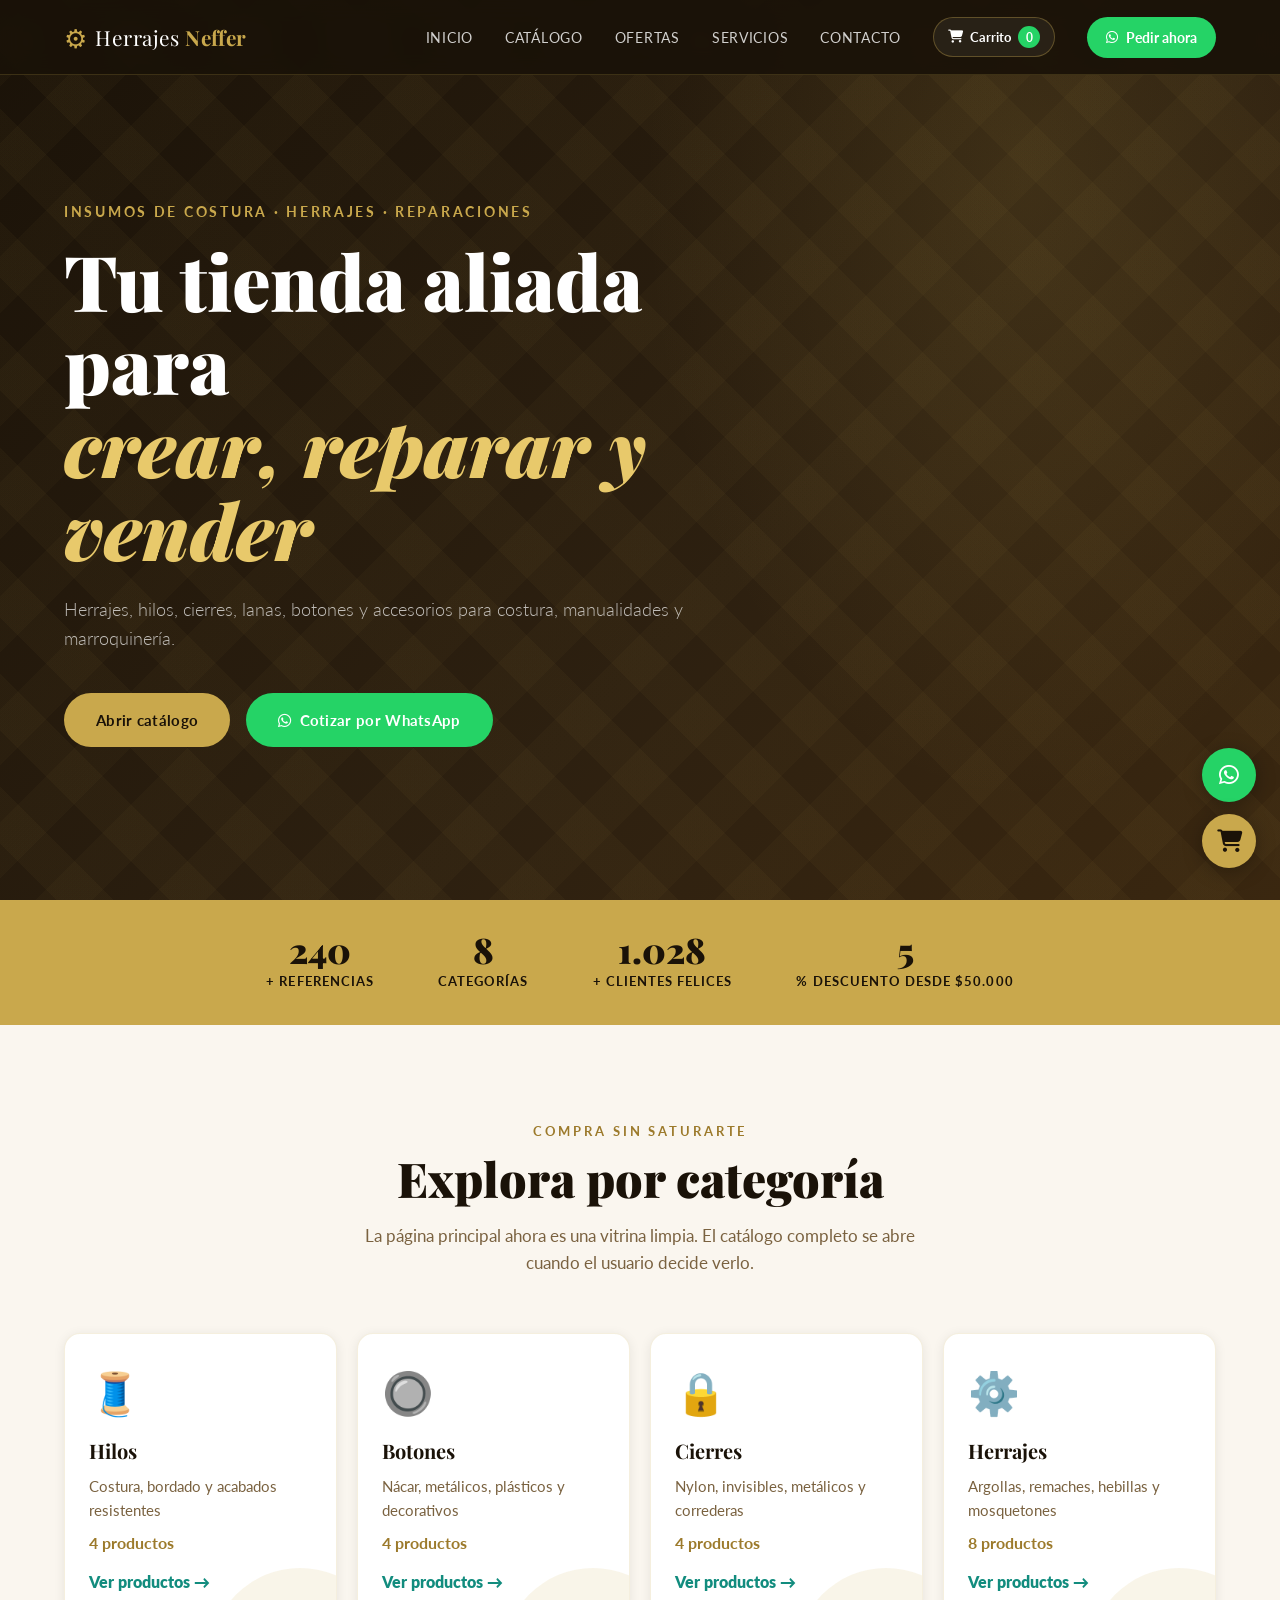
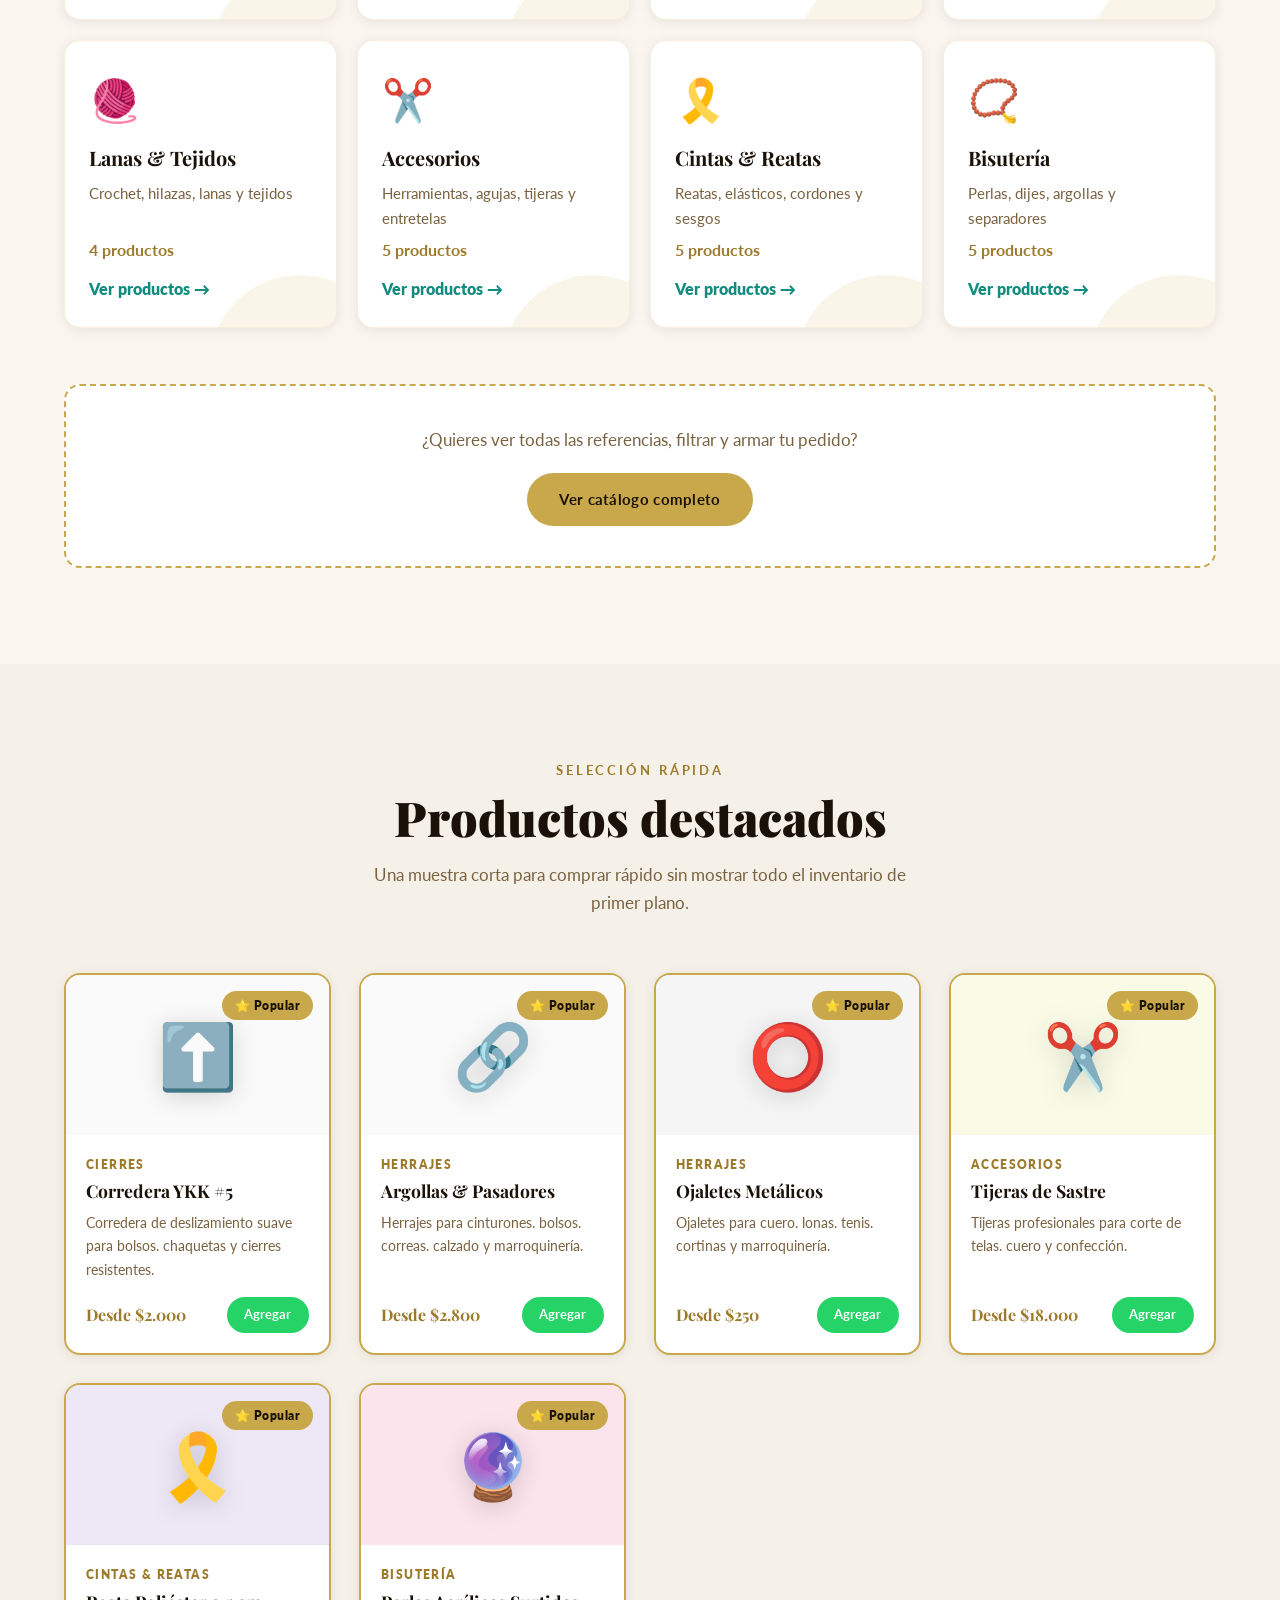
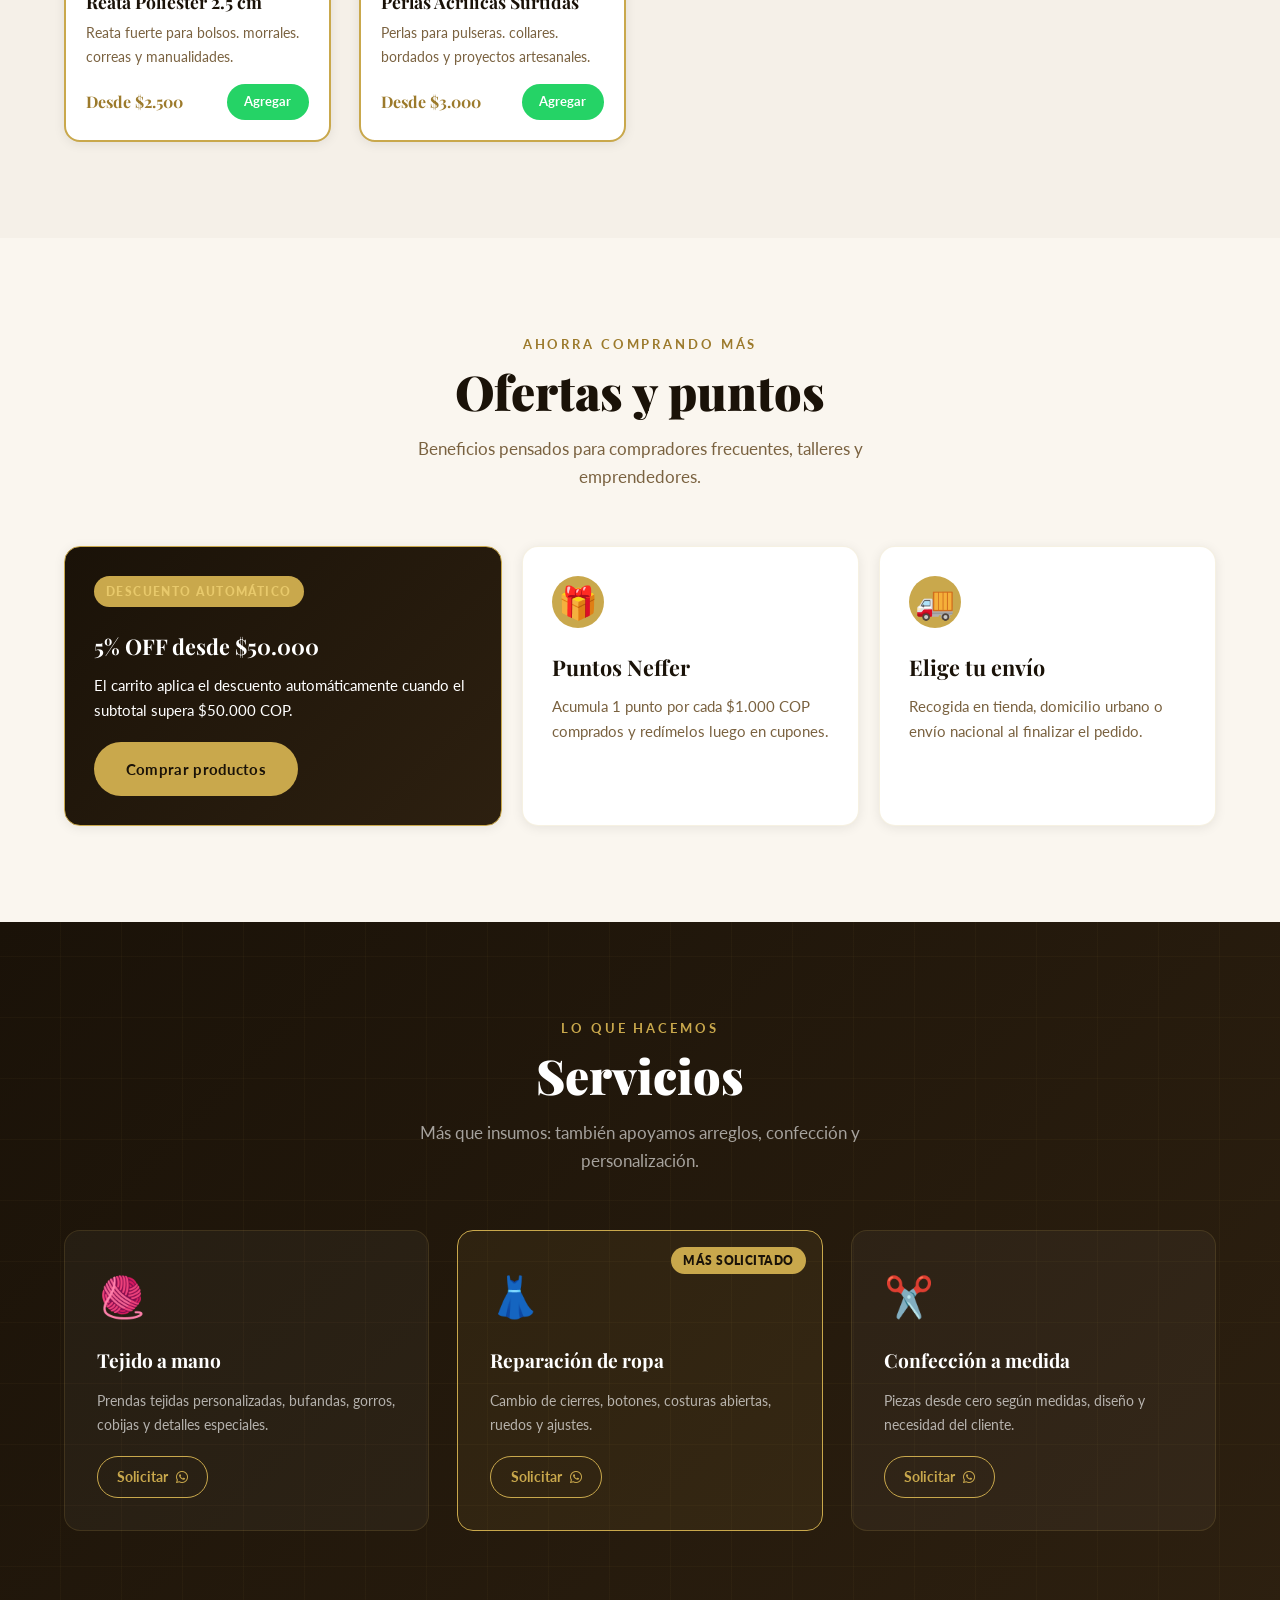
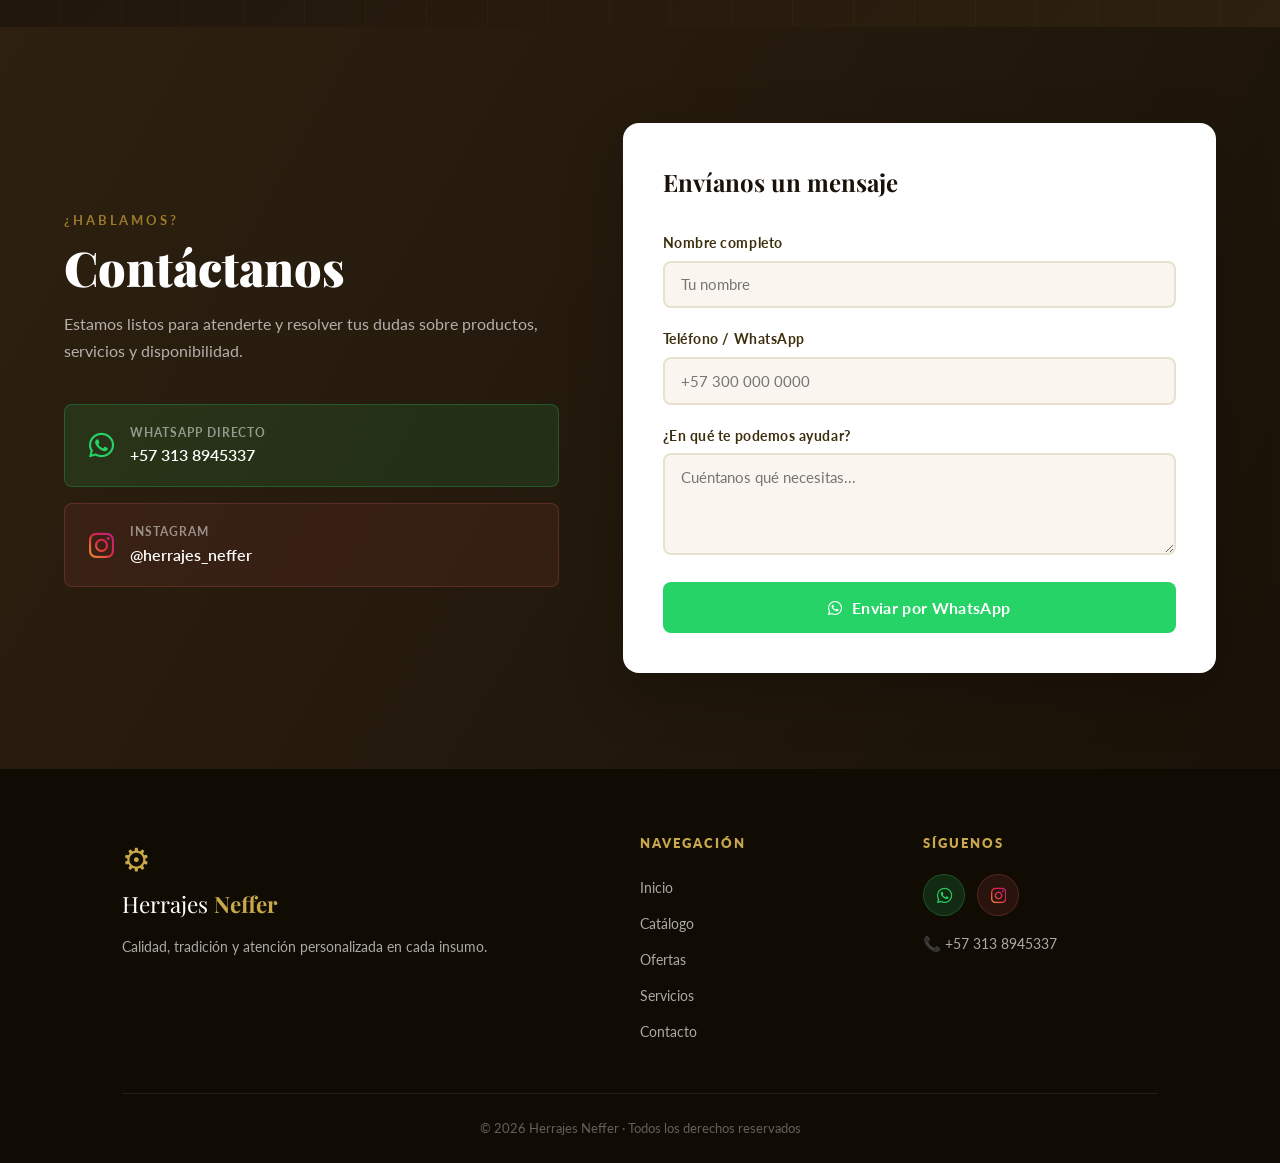
==== commit 532cc953: "Ultima Fase Mejora apartado catalogo, pasarela de pago, pedidos al whatsapp y demas funciones" ====
--- a/index.html
+++ b/index.html
@@ -1,538 +1,78 @@
-<!DOCTYPE html>
-<html lang="es">
-<head>
-  <meta charset="UTF-8" />
-  <meta name="viewport" content="width=device-width, initial-scale=1.0" />
-  <title>Herrajes Neffer – Insumos & Servicios de Costura</title>
-  <link rel="stylesheet" href="styles.css" />
-  <link href="https://fonts.googleapis.com/css2?family=Playfair+Display:wght@700;900&family=Lato:wght@300;400;700&display=swap" rel="stylesheet" />
-  <link rel="stylesheet" href="https://cdnjs.cloudflare.com/ajax/libs/font-awesome/6.5.0/css/all.min.css" />
-</head>
-<body>
-
-  <!-- ===== NAV ===== -->
-  <nav class="navbar" id="navbar">
-    <div class="nav-logo">
-      <span class="logo-icon">⚙</span>
-      <span class="logo-text">Herrajes <strong>Neffer</strong></span>
+<!DOCTYPE html><html lang="es"><head><meta charset="UTF-8" /><meta name="viewport" content="width=device-width, initial-scale=1.0" /><title>Herrajes Neffer – Insumos & Servicios de Costura</title><link rel="stylesheet" href="styles.css" /><link href="https://fonts.googleapis.com/css2?family=Playfair+Display:wght@700;900&family=Lato:wght@300;400;700&display=swap" rel="stylesheet" /><link rel="stylesheet" href="https://cdnjs.cloudflare.com/ajax/libs/font-awesome/6.5.0/css/all.min.css" /></head><body><nav class="navbar" id="navbar"><a class="nav-logo" href="index.html#inicio"><span class="logo-icon">⚙</span><span class="logo-text">Herrajes <strong>Neffer</strong></span></a><button class="hamburger" id="hamburger" aria-label="Abrir menú"><span></span><span></span><span></span></button><ul class="nav-links" id="nav-links"><li><a href="#inicio" class="nav-link">Inicio</a></li><li><a href="catalogo.html" class="nav-link">Catálogo</a></li><li><a href="#ofertas" class="nav-link">Ofertas</a></li><li><a href="#servicios" class="nav-link">Servicios</a></li><li><a href="#contacto" class="nav-link">Contacto</a></li><li><button class="nav-cart-btn" id="open-cart" type="button" aria-label="Abrir carrito"><i class="fa-solid fa-cart-shopping"></i><span>Carrito</span><strong id="cart-count">0</strong></button></li><li><a href="https://wa.me/573138945337" target="_blank" class="nav-cta"><i class="fab fa-whatsapp"></i> Pedir ahora</a></li></ul></nav>
+<section class="hero" id="inicio"><div class="hero-bg-pattern"></div><div class="hero-content"><p class="hero-eyebrow">Insumos de costura · Herrajes · Reparaciones</p><h1 class="hero-title">Tu tienda aliada para <br /><em>crear, reparar y vender</em></h1><p class="hero-sub">Herrajes, hilos, cierres, lanas, botones y accesorios para costura, manualidades y marroquinería.</p><div class="hero-btns"><a href="catalogo.html" class="btn btn-primary">Abrir catálogo</a><a href="https://wa.me/573138945337" target="_blank" class="btn btn-wa"><i class="fab fa-whatsapp"></i> Cotizar por WhatsApp</a></div></div></section>
+<div class="stats-strip"><div class="stat"><span class="stat-num" data-target="350">0</span><span>+ Referencias</span></div><div class="stat"><span class="stat-num" data-target="8">0</span><span>Categorías</span></div><div class="stat"><span class="stat-num" data-target="1500">0</span><span>+ Clientes felices</span></div><div class="stat"><span class="stat-num" data-target="5">0</span><span>% Descuento desde $50.000</span></div></div>
+<section class="section catalog-section" id="catalogo"><div class="container"><div class="section-header"><p class="section-eyebrow">Compra sin saturarte</p><h2 class="section-title">Explora por categoría</h2><p class="section-desc">La página principal ahora es una vitrina limpia. El catálogo completo se abre cuando el usuario decide verlo.</p></div><div class="category-grid"><a class="category-card" href="catalogo.html?cat=hilos">
+          <span class="category-emoji">🧵</span><h3>Hilos</h3><p>Costura, bordado y acabados resistentes</p><strong>4 productos</strong><span class="category-link">Ver productos →</span>
+        </a>
+<a class="category-card" href="catalogo.html?cat=botones">
+          <span class="category-emoji">🔘</span><h3>Botones</h3><p>Nácar, metálicos, plásticos y decorativos</p><strong>4 productos</strong><span class="category-link">Ver productos →</span>
+        </a>
+<a class="category-card" href="catalogo.html?cat=cierres">
+          <span class="category-emoji">🔒</span><h3>Cierres</h3><p>Nylon, invisibles, metálicos y correderas</p><strong>4 productos</strong><span class="category-link">Ver productos →</span>
+        </a>
+<a class="category-card" href="catalogo.html?cat=herrajes">
+          <span class="category-emoji">⚙️</span><h3>Herrajes</h3><p>Argollas, remaches, hebillas y mosquetones</p><strong>8 productos</strong><span class="category-link">Ver productos →</span>
+        </a>
+<a class="category-card" href="catalogo.html?cat=lanas">
+          <span class="category-emoji">🧶</span><h3>Lanas & Tejidos</h3><p>Crochet, hilazas, lanas y tejidos</p><strong>4 productos</strong><span class="category-link">Ver productos →</span>
+        </a>
+<a class="category-card" href="catalogo.html?cat=accesorios">
+          <span class="category-emoji">✂️</span><h3>Accesorios</h3><p>Herramientas, agujas, tijeras y entretelas</p><strong>5 productos</strong><span class="category-link">Ver productos →</span>
+        </a>
+<a class="category-card" href="catalogo.html?cat=cintas">
+          <span class="category-emoji">🎗️</span><h3>Cintas & Reatas</h3><p>Reatas, elásticos, cordones y sesgos</p><strong>5 productos</strong><span class="category-link">Ver productos →</span>
+        </a>
+<a class="category-card" href="catalogo.html?cat=bisuteria">
+          <span class="category-emoji">📿</span><h3>Bisutería</h3><p>Perlas, dijes, argollas y separadores</p><strong>5 productos</strong><span class="category-link">Ver productos →</span>
+        </a></div><div class="catalog-cta"><p>¿Quieres ver todas las referencias, filtrar y armar tu pedido?</p><a href="catalogo.html" class="btn btn-primary">Ver catálogo completo</a></div></div></section>
+<section class="section featured-products-section"><div class="container"><div class="section-header"><p class="section-eyebrow">Selección rápida</p><h2 class="section-title">Productos destacados</h2><p class="section-desc">Una muestra corta para comprar rápido sin mostrar todo el inventario de primer plano.</p></div><div class="products-grid compact-grid"><div class="product-card featured" data-category="cierres" data-name="corredera ykk #5">
+      <div class="badge-featured">⭐ Popular</div><div class="product-img" style="background:#fafafa"><span class="product-emoji">⬆️</span></div>
+      <div class="product-info"><span class="product-tag">Cierres</span><h3>Corredera YKK #5</h3><p>Corredera de deslizamiento suave para bolsos. chaquetas y cierres resistentes.</p>
+      <div class="product-footer"><span class="price">Desde $2.000</span><a href="#" class="btn-card">Agregar</a></div></div></div>
+<div class="product-card featured" data-category="herrajes" data-name="argollas &amp; pasadores">
+      <div class="badge-featured">⭐ Popular</div><div class="product-img" style="background:#fafafa"><span class="product-emoji">🔗</span></div>
+      <div class="product-info"><span class="product-tag">Herrajes</span><h3>Argollas &amp; Pasadores</h3><p>Herrajes para cinturones. bolsos. correas. calzado y marroquinería.</p>
+      <div class="product-footer"><span class="price">Desde $2.800</span><a href="#" class="btn-card">Agregar</a></div></div></div>
+<div class="product-card featured" data-category="herrajes" data-name="ojaletes metálicos">
+      <div class="badge-featured">⭐ Popular</div><div class="product-img" style="background:#f5f5f5"><span class="product-emoji">⭕</span></div>
+      <div class="product-info"><span class="product-tag">Herrajes</span><h3>Ojaletes Metálicos</h3><p>Ojaletes para cuero. lonas. tenis. cortinas y marroquinería.</p>
+      <div class="product-footer"><span class="price">Desde $250</span><a href="#" class="btn-card">Agregar</a></div></div></div>
+<div class="product-card featured" data-category="accesorios" data-name="tijeras de sastre">
+      <div class="badge-featured">⭐ Popular</div><div class="product-img" style="background:#f9fbe7"><span class="product-emoji">✂️</span></div>
+      <div class="product-info"><span class="product-tag">Accesorios</span><h3>Tijeras de Sastre</h3><p>Tijeras profesionales para corte de telas. cuero y confección.</p>
+      <div class="product-footer"><span class="price">Desde $18.000</span><a href="#" class="btn-card">Agregar</a></div></div></div>
+<div class="product-card featured" data-category="cintas" data-name="reata poliéster 2.5 cm">
+      <div class="badge-featured">⭐ Popular</div><div class="product-img" style="background:#ede7f6"><span class="product-emoji">🎗️</span></div>
+      <div class="product-info"><span class="product-tag">Cintas & Reatas</span><h3>Reata Poliéster 2.5 cm</h3><p>Reata fuerte para bolsos. morrales. correas y manualidades.</p>
+      <div class="product-footer"><span class="price">Desde $2.500</span><a href="#" class="btn-card">Agregar</a></div></div></div>
+<div class="product-card featured" data-category="bisuteria" data-name="perlas acrílicas surtidas">
+      <div class="badge-featured">⭐ Popular</div><div class="product-img" style="background:#fce4ec"><span class="product-emoji">🔮</span></div>
+      <div class="product-info"><span class="product-tag">Bisutería</span><h3>Perlas Acrílicas Surtidas</h3><p>Perlas para pulseras. collares. bordados y proyectos artesanales.</p>
+      <div class="product-footer"><span class="price">Desde $3.000</span><a href="#" class="btn-card">Agregar</a></div></div></div></div></div></section>
+<section class="section offers-section" id="ofertas"><div class="container"><div class="section-header"><p class="section-eyebrow">Ahorra comprando más</p><h2 class="section-title">Ofertas y puntos</h2><p class="section-desc">Beneficios pensados para compradores frecuentes, talleres y emprendedores.</p></div><div class="offers-grid"><article class="offer-card main-offer"><span class="offer-kicker">Descuento automático</span><h3>5% OFF desde $50.000</h3><p>El carrito aplica el descuento automáticamente cuando el subtotal supera $50.000 COP.</p><a href="catalogo.html" class="btn btn-primary">Comprar productos</a></article><article class="offer-card"><span class="offer-icon">🎁</span><h3>Puntos Neffer</h3><p>Acumula 1 punto por cada $1.000 COP comprados y redímelos luego en cupones.</p></article><article class="offer-card"><span class="offer-icon">🚚</span><h3>Elige tu envío</h3><p>Recogida en tienda, domicilio urbano o envío nacional al finalizar el pedido.</p></article></div></div></section>
+<section class="section services-section" id="servicios"><div class="container"><div class="section-header"><p class="section-eyebrow">Lo que hacemos</p><h2 class="section-title">Servicios</h2><p class="section-desc">Más que insumos: también apoyamos arreglos, confección y personalización.</p></div><div class="services-grid"><div class="service-card"><div class="service-icon">🧶</div><h3>Tejido a mano</h3><p>Prendas tejidas personalizadas, bufandas, gorros, cobijas y detalles especiales.</p><a href="https://wa.me/573138945337?text=Hola!%20Me%20interesa%20el%20servicio%20de%20Tejido%20a%20Mano" target="_blank" class="service-btn">Solicitar <i class="fab fa-whatsapp"></i></a></div><div class="service-card featured-service"><div class="service-badge">Más solicitado</div><div class="service-icon">👗</div><h3>Reparación de ropa</h3><p>Cambio de cierres, botones, costuras abiertas, ruedos y ajustes.</p><a href="https://wa.me/573138945337?text=Hola!%20Necesito%20reparar%20una%20prenda" target="_blank" class="service-btn">Solicitar <i class="fab fa-whatsapp"></i></a></div><div class="service-card"><div class="service-icon">✂️</div><h3>Confección a medida</h3><p>Piezas desde cero según medidas, diseño y necesidad del cliente.</p><a href="https://wa.me/573138945337?text=Hola!%20Me%20interesa%20una%20Confección%20a%20Medida" target="_blank" class="service-btn">Solicitar <i class="fab fa-whatsapp"></i></a></div></div></div></section>
+<section class="section contact-section" id="contacto"><div class="container contact-container"><div class="contact-info"><p class="section-eyebrow">¿Hablamos?</p><h2 class="section-title white">Contáctanos</h2><p class="contact-desc">Estamos listos para atenderte y resolver tus dudas sobre productos, servicios y disponibilidad.</p><div class="contact-links"><a href="https://wa.me/573138945337" target="_blank" class="contact-link wa-link"><i class="fab fa-whatsapp"></i><div><span class="cl-label">WhatsApp directo</span><span class="cl-value">+57 313 8945337</span></div></a><a href="https://www.instagram.com/herrajes_neffer/" target="_blank" class="contact-link ig-link"><i class="fab fa-instagram"></i><div><span class="cl-label">Instagram</span><span class="cl-value">@herrajes_neffer</span></div></a></div></div><div class="contact-form-wrap"><form class="contact-form" id="contact-form" novalidate><h3>Envíanos un mensaje</h3><div class="form-group"><label for="nombre">Nombre completo</label><input type="text" id="nombre" name="nombre" placeholder="Tu nombre" required /><span class="error-msg" id="error-nombre"></span></div><div class="form-group"><label for="telefono">Teléfono / WhatsApp</label><input type="tel" id="telefono" name="telefono" placeholder="+57 300 000 0000" required /><span class="error-msg" id="error-telefono"></span></div><div class="form-group"><label for="mensaje">¿En qué te podemos ayudar?</label><textarea id="mensaje" name="mensaje" rows="4" placeholder="Cuéntanos qué necesitas..." required></textarea><span class="error-msg" id="error-mensaje"></span></div><button type="submit" class="btn btn-submit"><i class="fab fa-whatsapp"></i> Enviar por WhatsApp</button><p class="form-note" id="form-success" style="display:none;">✅ ¡Mensaje enviado! Te redirigiremos a WhatsApp.</p></form></div></div></section>
+<footer class="footer"><div class="container footer-inner"><div class="footer-brand"><span class="logo-icon">⚙</span><span class="logo-text">Herrajes <strong>Neffer</strong></span><p>Calidad, tradición y atención personalizada en cada insumo.</p></div><div class="footer-links"><h4>Navegación</h4><ul><li><a href="index.html#inicio">Inicio</a></li><li><a href="catalogo.html">Catálogo</a></li><li><a href="index.html#ofertas">Ofertas</a></li><li><a href="index.html#servicios">Servicios</a></li><li><a href="index.html#contacto">Contacto</a></li></ul></div><div class="footer-social"><h4>Síguenos</h4><div class="social-icons"><a href="https://wa.me/573138945337" target="_blank" class="social-icon wa"><i class="fab fa-whatsapp"></i></a><a href="https://www.instagram.com/herrajes_neffer/" target="_blank" class="social-icon ig"><i class="fab fa-instagram"></i></a></div><p class="footer-phone">📞 +57 313 8945337</p></div></div><div class="footer-bottom"><p>© 2026 Herrajes Neffer · Todos los derechos reservados</p></div></footer><div class="float-btns"><a href="https://wa.me/573138945337" target="_blank" class="float-btn float-wa" title="WhatsApp"><i class="fab fa-whatsapp"></i></a><button class="float-btn float-cart" id="open-cart-float" title="Carrito"><i class="fa-solid fa-cart-shopping"></i></button></div>
+  <!-- ===== CARRITO / CHECKOUT ===== -->
+  <aside class="cart-drawer" id="cart-drawer" aria-hidden="true">
+    <div class="cart-panel">
+      <div class="cart-head"><div><p class="section-eyebrow">Tu pedido</p><h2>Carrito de compras</h2></div><button class="cart-close" id="close-cart" type="button" aria-label="Cerrar carrito">&times;</button></div>
+      <div class="cart-items" id="cart-items"><p class="empty-cart">Tu carrito está vacío. Agrega productos del catálogo.</p></div>
+      <div class="cart-summary"><div><span>Subtotal</span><strong id="cart-subtotal">$0 COP</strong></div><div><span>Descuento 5%</span><strong id="cart-discount">-$0 COP</strong></div><div><span>Puntos estimados</span><strong id="cart-points">0 pts</strong></div><div class="cart-total"><span>Total estimado</span><strong id="cart-total">$0 COP</strong></div></div>
+      <form class="checkout-form" id="checkout-form">
+        <h3>Datos del comprador y envío</h3>
+        <div class="checkout-grid">
+          <label>Nombre completo<input type="text" id="buyer-name" required placeholder="Nombre y apellido"></label>
+          <label>WhatsApp<input type="tel" id="buyer-phone" required placeholder="+57 300 000 0000"></label>
+          <label>Ciudad<input type="text" id="buyer-city" required placeholder="Ej: Ocaña"></label>
+          <label>Barrio / Dirección<input type="text" id="buyer-address" required placeholder="Dirección de entrega"></label>
+          <label>Tipo de envío<select id="shipping-type" required><option value="Recoger en tienda">Recoger en tienda</option><option value="Domicilio urbano">Domicilio urbano</option><option value="Envío nacional">Envío nacional</option></select></label>
+          <label>Método de pago<select id="payment-method" required><option value="WhatsApp / confirmar disponibilidad">Confirmar por WhatsApp</option><option value="Link de pago Wompi">Solicitar link Wompi</option><option value="Transferencia Bancolombia">Transferencia Bancolombia</option><option value="Pago contraentrega">Pago contraentrega</option></select></label>
+        </div>
+        <label>Notas del pedido<textarea id="order-notes" rows="3" placeholder="Color, referencia, cantidad especial o indicaciones de entrega"></textarea></label>
+        <button class="btn btn-submit" type="submit"><i class="fab fa-whatsapp"></i> Enviar pedido por WhatsApp</button>
+        <p class="checkout-note">La pasarela real requiere backend y cuenta comercial. Esta versión deja listo el flujo para solicitar link Wompi, transferencia o confirmación por WhatsApp.</p>
+      </form>
     </div>
-
-    <button class="hamburger" id="hamburger" aria-label="Abrir menú">
-      <span></span><span></span><span></span>
-    </button>
-
-    <ul class="nav-links" id="nav-links">
-      <li><a href="#inicio" class="nav-link">Inicio</a></li>
-      <li><a href="#catalogo" class="nav-link">Catálogo</a></li>
-      <li><a href="#servicios" class="nav-link">Servicios</a></li>
-      <li><a href="#contacto" class="nav-link">Contacto</a></li>
-      <li>
-        <a href="https://wa.me/573138945337" target="_blank" class="nav-cta">
-          <i class="fab fa-whatsapp"></i> Pedir ahora
-        </a>
-      </li>
-    </ul>
-  </nav>
-
-  <!-- ===== HERO ===== -->
-  <section class="hero" id="inicio">
-    <div class="hero-bg-pattern"></div>
-    <div class="hero-content">
-      <p class="hero-eyebrow">Insumos de costura · Herrajes · Reparaciones</p>
-      <h1 class="hero-title">
-        Todo lo que tu <br />
-        <em>costura necesita</em>
-      </h1>
-      <p class="hero-sub">
-        Hilos, botones, cierres, lanas, tejidos y mucho más.<br />
-        Calidad artesanal, atención personalizada.
-      </p>
-      <div class="hero-btns">
-        <a href="#catalogo" class="btn btn-primary">Ver catálogo</a>
-        <a href="https://wa.me/573138945337" target="_blank" class="btn btn-wa">
-          <i class="fab fa-whatsapp"></i> WhatsApp
-        </a>
-      </div>
-    </div>
-    <div class="hero-decoration">
-      <div class="spool spool-1"></div>
-      <div class="spool spool-2"></div>
-      <div class="needle"></div>
-    </div>
-  </section>
-
-  <!-- ===== STATS STRIP ===== -->
-  <div class="stats-strip">
-    <div class="stat"><span class="stat-num" data-target="200">0</span><span>+ Productos</span></div>
-    <div class="stat"><span class="stat-num" data-target="10">0</span><span>+ Años de experiencia</span></div>
-    <div class="stat"><span class="stat-num" data-target="1500">0</span><span>+ Clientes felices</span></div>
-    <div class="stat"><span class="stat-num" data-target="98">0</span><span>% Satisfacción</span></div>
-  </div>
-
-  <!-- ===== CATÁLOGO ===== -->
-  <section class="section catalog-section" id="catalogo">
-    <div class="container">
-      <div class="section-header">
-        <p class="section-eyebrow">Nuestros productos</p>
-        <h2 class="section-title">Catálogo</h2>
-        <p class="section-desc">Encuentra todo lo que necesitas para tus proyectos de costura y manualidades.</p>
-      </div>
-
-      <!-- Filtros -->
-      <div class="filter-bar" id="filter-bar">
-        <button class="filter-btn active" data-filter="all">Todos</button>
-        <button class="filter-btn" data-filter="hilos">Hilos</button>
-        <button class="filter-btn" data-filter="botones">Botones</button>
-        <button class="filter-btn" data-filter="cierres">Cierres</button>
-        <button class="filter-btn" data-filter="lanas">Lanas & Tejidos</button>
-        <button class="filter-btn" data-filter="herrajes">Herrajes</button>
-        <button class="filter-btn" data-filter="accesorios">Accesorios</button>
-      </div>
-
-      <!-- Grid de productos -->
-      <div class="products-grid" id="products-grid">
-
-        <!-- Hilos -->
-        <div class="product-card" data-category="hilos">
-          <div class="product-img" style="background:#f0e6d3">
-            <span class="product-emoji">🧵</span>
-          </div>
-          <div class="product-info">
-            <span class="product-tag">Hilos</span>
-            <h3>Hilo Poliéster 40/2</h3>
-            <p>Hilo resistente para costura industrial y a mano. Disponible en más de 50 colores.</p>
-            <div class="product-footer">
-              <span class="price">Desde $2.500</span>
-              <a href="https://wa.me/573138945337?text=Hola!%20Me%20interesa%20el%20Hilo%20Poliéster" target="_blank" class="btn-card">Pedir</a>
-            </div>
-          </div>
-        </div>
-
-        <div class="product-card" data-category="hilos">
-          <div class="product-img" style="background:#e8f4e8">
-            <span class="product-emoji">🧵</span>
-          </div>
-          <div class="product-info">
-            <span class="product-tag">Hilos</span>
-            <h3>Hilo de Seda Natural</h3>
-            <p>Acabado brillante ideal para bordados finos y ropa formal.</p>
-            <div class="product-footer">
-              <span class="price">Desde $4.000</span>
-              <a href="https://wa.me/573138945337?text=Hola!%20Me%20interesa%20el%20Hilo%20de%20Seda" target="_blank" class="btn-card">Pedir</a>
-            </div>
-          </div>
-        </div>
-
-        <div class="product-card" data-category="hilos">
-          <div class="product-img" style="background:#fce8e8">
-            <span class="product-emoji">🪡</span>
-          </div>
-          <div class="product-info">
-            <span class="product-tag">Hilos</span>
-            <h3>Hilo Elástico</h3>
-            <p>Perfecto para ropa deportiva, lycra y prendas ajustables.</p>
-            <div class="product-footer">
-              <span class="price">Desde $3.500</span>
-              <a href="https://wa.me/573138945337?text=Hola!%20Me%20interesa%20el%20Hilo%20Elástico" target="_blank" class="btn-card">Pedir</a>
-            </div>
-          </div>
-        </div>
-
-        <!-- Botones -->
-        <div class="product-card" data-category="botones">
-          <div class="product-img" style="background:#e8eaf6">
-            <span class="product-emoji">🔘</span>
-          </div>
-          <div class="product-info">
-            <span class="product-tag">Botones</span>
-            <h3>Botones de Nácar</h3>
-            <p>Elegantes botones de nácar, ideales para camisas y blusas finas.</p>
-            <div class="product-footer">
-              <span class="price">Desde $500 c/u</span>
-              <a href="https://wa.me/573138945337?text=Hola!%20Me%20interesan%20los%20Botones%20de%20Nácar" target="_blank" class="btn-card">Pedir</a>
-            </div>
-          </div>
-        </div>
-
-        <div class="product-card" data-category="botones">
-          <div class="product-img" style="background:#fff3e0">
-            <span class="product-emoji">⭕</span>
-          </div>
-          <div class="product-info">
-            <span class="product-tag">Botones</span>
-            <h3>Botones Metálicos</h3>
-            <p>Corchetes y botones de presión en acero inoxidable para jeans y ropa de trabajo.</p>
-            <div class="product-footer">
-              <span class="price">Desde $800 c/u</span>
-              <a href="https://wa.me/573138945337?text=Hola!%20Me%20interesan%20los%20Botones%20Metálicos" target="_blank" class="btn-card">Pedir</a>
-            </div>
-          </div>
-        </div>
-
-        <div class="product-card" data-category="botones">
-          <div class="product-img" style="background:#f3e5f5">
-            <span class="product-emoji">🔵</span>
-          </div>
-          <div class="product-info">
-            <span class="product-tag">Botones</span>
-            <h3>Botones Plásticos Decorativos</h3>
-            <p>Gran variedad de formas y colores. Ideales para manualidades y moda infantil.</p>
-            <div class="product-footer">
-              <span class="price">Desde $300 c/u</span>
-              <a href="https://wa.me/573138945337?text=Hola!%20Me%20interesan%20los%20Botones%20Decorativos" target="_blank" class="btn-card">Pedir</a>
-            </div>
-          </div>
-        </div>
-
-        <!-- Cierres -->
-        <div class="product-card" data-category="cierres">
-          <div class="product-img" style="background:#e0f2f1">
-            <span class="product-emoji">🔒</span>
-          </div>
-          <div class="product-info">
-            <span class="product-tag">Cierres</span>
-            <h3>Cierre de Nylon Invisible</h3>
-            <p>Cierre invisible de alta resistencia para faldas, vestidos y pantalones.</p>
-            <div class="product-footer">
-              <span class="price">Desde $1.500</span>
-              <a href="https://wa.me/573138945337?text=Hola!%20Me%20interesa%20el%20Cierre%20Invisible" target="_blank" class="btn-card">Pedir</a>
-            </div>
-          </div>
-        </div>
-
-        <div class="product-card featured" data-category="cierres">
-          <div class="badge-featured">⭐ Popular</div>
-          <div class="product-img" style="background:#fafafa">
-            <span class="product-emoji">⬆️</span>
-          </div>
-          <div class="product-info">
-            <span class="product-tag">Cierres</span>
-            <h3>Corredera YKK #5</h3>
-            <p>La marca más confiable del mundo en cierres. Deslizamiento suave y larga durabilidad.</p>
-            <div class="product-footer">
-              <span class="price">Desde $2.000</span>
-              <a href="https://wa.me/573138945337?text=Hola!%20Me%20interesa%20la%20Corredera%20YKK" target="_blank" class="btn-card">Pedir</a>
-            </div>
-          </div>
-        </div>
-
-        <div class="product-card" data-category="cierres">
-          <div class="product-img" style="background:#e8f5e9">
-            <span class="product-emoji">🗜️</span>
-          </div>
-          <div class="product-info">
-            <span class="product-tag">Cierres</span>
-            <h3>Cierre Metálico Decorativo</h3>
-            <p>Cierre con diente metálico de colores dorado y plateado para bolsos y accesorios.</p>
-            <div class="product-footer">
-              <span class="price">Desde $3.500</span>
-              <a href="https://wa.me/573138945337?text=Hola!%20Me%20interesa%20el%20Cierre%20Metálico" target="_blank" class="btn-card">Pedir</a>
-            </div>
-          </div>
-        </div>
-
-        <!-- Lanas -->
-        <div class="product-card" data-category="lanas">
-          <div class="product-img" style="background:#fff8e1">
-            <span class="product-emoji">🧶</span>
-          </div>
-          <div class="product-info">
-            <span class="product-tag">Lanas & Tejidos</span>
-            <h3>Lana Merino Fina</h3>
-            <p>Lana 100% natural suave al tacto. Ideal para tejido a dos agujas y crochet.</p>
-            <div class="product-footer">
-              <span class="price">Desde $8.000</span>
-              <a href="https://wa.me/573138945337?text=Hola!%20Me%20interesa%20la%20Lana%20Merino" target="_blank" class="btn-card">Pedir</a>
-            </div>
-          </div>
-        </div>
-
-        <div class="product-card" data-category="lanas">
-          <div class="product-img" style="background:#fce4ec">
-            <span class="product-emoji">🪢</span>
-          </div>
-          <div class="product-info">
-            <span class="product-tag">Lanas & Tejidos</span>
-            <h3>Hilo Acrílico Grueso</h3>
-            <p>Grueso y suave, perfecto para tejidos de invierno, bufandas y cobijas.</p>
-            <div class="product-footer">
-              <span class="price">Desde $5.500</span>
-              <a href="https://wa.me/573138945337?text=Hola!%20Me%20interesa%20el%20Hilo%20Acrílico%20Grueso" target="_blank" class="btn-card">Pedir</a>
-            </div>
-          </div>
-        </div>
-
-        <div class="product-card" data-category="lanas">
-          <div class="product-img" style="background:#e8eaf6">
-            <span class="product-emoji">🧣</span>
-          </div>
-          <div class="product-info">
-            <span class="product-tag">Lanas & Tejidos</span>
-            <h3>Tela Tejida Artesanal</h3>
-            <p>Metros de tela tejida a mano con diseños exclusivos. Colores y patrones variados.</p>
-            <div class="product-footer">
-              <span class="price">Desde $15.000/m</span>
-              <a href="https://wa.me/573138945337?text=Hola!%20Me%20interesa%20la%20Tela%20Tejida" target="_blank" class="btn-card">Pedir</a>
-            </div>
-          </div>
-        </div>
-
-        <!-- Herrajes -->
-        <div class="product-card" data-category="herrajes">
-          <div class="product-img" style="background:#efebe9">
-            <span class="product-emoji">⚙️</span>
-          </div>
-          <div class="product-info">
-            <span class="product-tag">Herrajes</span>
-            <h3>Remaches de Metal</h3>
-            <p>Remaches dorados y plateados para jeans, bolsos y accesorios de cuero.</p>
-            <div class="product-footer">
-              <span class="price">Desde $1.200</span>
-              <a href="https://wa.me/573138945337?text=Hola!%20Me%20interesan%20los%20Remaches" target="_blank" class="btn-card">Pedir</a>
-            </div>
-          </div>
-        </div>
-
-        <div class="product-card featured" data-category="herrajes">
-          <div class="badge-featured">⭐ Popular</div>
-          <div class="product-img" style="background:#fafafa">
-            <span class="product-emoji">🔗</span>
-          </div>
-          <div class="product-info">
-            <span class="product-tag">Herrajes</span>
-            <h3>Argollas & Pasadores</h3>
-            <p>Set de argollas, pasadores y hebillas para cinturones, bolsos y calzado.</p>
-            <div class="product-footer">
-              <span class="price">Desde $2.800</span>
-              <a href="https://wa.me/573138945337?text=Hola!%20Me%20interesan%20las%20Argollas%20y%20Pasadores" target="_blank" class="btn-card">Pedir</a>
-            </div>
-          </div>
-        </div>
-
-        <div class="product-card" data-category="herrajes">
-          <div class="product-img" style="background:#e3f2fd">
-            <span class="product-emoji">🪝</span>
-          </div>
-          <div class="product-info">
-            <span class="product-tag">Herrajes</span>
-            <h3>Ganchos y Corchetes</h3>
-            <p>Ganchos para blusas, vestidos y faldas en variedad de tallas y acabados.</p>
-            <div class="product-footer">
-              <span class="price">Desde $600 c/u</span>
-              <a href="https://wa.me/573138945337?text=Hola!%20Me%20interesan%20los%20Ganchos" target="_blank" class="btn-card">Pedir</a>
-            </div>
-          </div>
-        </div>
-
-        <!-- Accesorios -->
-        <div class="product-card" data-category="accesorios">
-          <div class="product-img" style="background:#f9fbe7">
-            <span class="product-emoji">✂️</span>
-          </div>
-          <div class="product-info">
-            <span class="product-tag">Accesorios</span>
-            <h3>Tijeras de Sastre</h3>
-            <p>Tijeras profesionales de alta precisión para corte de telas y cuero.</p>
-            <div class="product-footer">
-              <span class="price">Desde $18.000</span>
-              <a href="https://wa.me/573138945337?text=Hola!%20Me%20interesan%20las%20Tijeras%20de%20Sastre" target="_blank" class="btn-card">Pedir</a>
-            </div>
-          </div>
-        </div>
-
-        <div class="product-card" data-category="accesorios">
-          <div class="product-img" style="background:#fce8f3">
-            <span class="product-emoji">📐</span>
-          </div>
-          <div class="product-info">
-            <span class="product-tag">Accesorios</span>
-            <h3>Entretela Termoadhesiva</h3>
-            <p>Entretela para dar estructura y forma a cuellos, puños y refuerzos.</p>
-            <div class="product-footer">
-              <span class="price">Desde $6.000/m</span>
-              <a href="https://wa.me/573138945337?text=Hola!%20Me%20interesa%20la%20Entretela" target="_blank" class="btn-card">Pedir</a>
-            </div>
-          </div>
-        </div>
-
-        <div class="product-card" data-category="accesorios">
-          <div class="product-img" style="background:#e8f5e9">
-            <span class="product-emoji">🪡</span>
-          </div>
-          <div class="product-info">
-            <span class="product-tag">Accesorios</span>
-            <h3>Agujas Universales</h3>
-            <p>Set de agujas de costura a mano y para máquina, tallas surtidas.</p>
-            <div class="product-footer">
-              <span class="price">Desde $1.000</span>
-              <a href="https://wa.me/573138945337?text=Hola!%20Me%20interesan%20las%20Agujas" target="_blank" class="btn-card">Pedir</a>
-            </div>
-          </div>
-        </div>
-
-      </div><!-- /products-grid -->
-
-      <div class="catalog-cta">
-        <p>¿No encuentras lo que buscas? Escríbenos directamente</p>
-        <a href="https://wa.me/573138945337?text=Hola!%20Busco%20un%20producto%20específico..." target="_blank" class="btn btn-wa">
-          <i class="fab fa-whatsapp"></i> Consultar disponibilidad
-        </a>
-      </div>
-    </div>
-  </section>
-
-  <!-- ===== SERVICIOS ===== -->
-  <section class="section services-section" id="servicios">
-    <div class="container">
-      <div class="section-header">
-        <p class="section-eyebrow">Lo que hacemos</p>
-        <h2 class="section-title">Nuestros Servicios</h2>
-        <p class="section-desc">Más que insumos — te ayudamos a dar vida a tus prendas.</p>
-      </div>
-
-      <div class="services-grid">
-
-        <div class="service-card">
-          <div class="service-icon">🧶</div>
-          <h3>Tejido a Mano</h3>
-          <p>Creamos prendas tejidas personalizadas: suéteres, gorros, bufandas, cobijas y más. Diseña el tuyo con nosotros.</p>
-          <a href="https://wa.me/573138945337?text=Hola!%20Me%20interesa%20el%20servicio%20de%20Tejido%20a%20Mano" target="_blank" class="service-btn">Solicitar <i class="fab fa-whatsapp"></i></a>
-        </div>
-
-        <div class="service-card featured-service">
-          <div class="service-badge">Más solicitado</div>
-          <div class="service-icon">👗</div>
-          <h3>Reparación de Ropa</h3>
-          <p>Arreglamos cremalleras, botones, costuras abiertas, ruedos y todo tipo de daños en tus prendas favoritas.</p>
-          <a href="https://wa.me/573138945337?text=Hola!%20Necesito%20reparar%20una%20prenda" target="_blank" class="service-btn">Solicitar <i class="fab fa-whatsapp"></i></a>
-        </div>
-
-        <div class="service-card">
-          <div class="service-icon">✂️</div>
-          <h3>Confección a Medida</h3>
-          <p>Hacemos piezas desde cero según tus medidas y diseño. Ropa casual, uniforme o especial para eventos.</p>
-          <a href="https://wa.me/573138945337?text=Hola!%20Me%20interesa%20una%20Confección%20a%20Medida" target="_blank" class="service-btn">Solicitar <i class="fab fa-whatsapp"></i></a>
-        </div>
-
-        <div class="service-card">
-          <div class="service-icon">🔄</div>
-          <h3>Cambio de Cierres</h3>
-          <p>Reemplazamos cierres dañados en bolsos, chaquetas, jeans y más. Rápido, económico y garantizado.</p>
-          <a href="https://wa.me/573138945337?text=Hola!%20Necesito%20cambiar%20un%20cierre" target="_blank" class="service-btn">Solicitar <i class="fab fa-whatsapp"></i></a>
-        </div>
-
-        <div class="service-card">
-          <div class="service-icon">📏</div>
-          <h3>Ajuste y Transformación</h3>
-          <p>Ajustamos tallas, modificamos diseños y transformamos prendas viejas en piezas nuevas y modernas.</p>
-          <a href="https://wa.me/573138945337?text=Hola!%20Me%20interesa%20el%20servicio%20de%20Ajuste" target="_blank" class="service-btn">Solicitar <i class="fab fa-whatsapp"></i></a>
-        </div>
-
-        <div class="service-card">
-          <div class="service-icon">🎨</div>
-          <h3>Bordados Personalizados</h3>
-          <p>Agregamos nombres, logos o diseños bordados a camisetas, gorras, uniformes y más.</p>
-          <a href="https://wa.me/573138945337?text=Hola!%20Me%20interesan%20los%20Bordados%20Personalizados" target="_blank" class="service-btn">Solicitar <i class="fab fa-whatsapp"></i></a>
-        </div>
-
-      </div>
-    </div>
-  </section>
-
-  <!-- ===== CONTACTO ===== -->
-  <section class="section contact-section" id="contacto">
-    <div class="container contact-container">
-      <div class="contact-info">
-        <p class="section-eyebrow">¿Hablamos?</p>
-        <h2 class="section-title white">Contáctanos</h2>
-        <p class="contact-desc">Estamos listos para atenderte y resolver todas tus dudas sobre productos y servicios.</p>
-
-        <div class="contact-links">
-          <a href="https://wa.me/573138945337" target="_blank" class="contact-link wa-link">
-            <i class="fab fa-whatsapp"></i>
-            <div>
-              <span class="cl-label">WhatsApp directo</span>
-              <span class="cl-value">+57 313 8945337</span>
-            </div>
-          </a>
-          <a href="https://www.instagram.com/herrajes_neffer/" target="_blank" class="contact-link ig-link">
-            <i class="fab fa-instagram"></i>
-            <div>
-              <span class="cl-label">Instagram</span>
-              <span class="cl-value">@herrajes_neffer</span>
-            </div>
-          </a>
-        </div>
-      </div>
-
-      <div class="contact-form-wrap">
-        <form class="contact-form" id="contact-form" novalidate>
-          <h3>Envíanos un mensaje</h3>
-          <div class="form-group">
-            <label for="nombre">Nombre completo</label>
-            <input type="text" id="nombre" name="nombre" placeholder="Tu nombre" required />
-            <span class="error-msg" id="error-nombre"></span>
-          </div>
-          <div class="form-group">
-            <label for="telefono">Teléfono / WhatsApp</label>
-            <input type="tel" id="telefono" name="telefono" placeholder="+57 300 000 0000" required />
-            <span class="error-msg" id="error-telefono"></span>
-          </div>
-          <div class="form-group">
-            <label for="mensaje">¿En qué te podemos ayudar?</label>
-            <textarea id="mensaje" name="mensaje" rows="4" placeholder="Cuéntanos qué necesitas..." required></textarea>
-            <span class="error-msg" id="error-mensaje"></span>
-          </div>
-          <button type="submit" class="btn btn-submit">
-            <i class="fab fa-whatsapp"></i> Enviar por WhatsApp
-          </button>
-          <p class="form-note" id="form-success" style="display:none;">✅ ¡Mensaje enviado! Te redirigiremos a WhatsApp.</p>
-        </form>
-      </div>
-    </div>
-  </section>
-
-  <!-- ===== FOOTER ===== -->
-  <footer class="footer">
-    <div class="container footer-inner">
-      <div class="footer-brand">
-        <span class="logo-icon">⚙</span>
-        <span class="logo-text">Herrajes <strong>Neffer</strong></span>
-        <p>Calidad, tradición y atención personalizada en cada insumo.</p>
-      </div>
-      <div class="footer-links">
-        <h4>Navegación</h4>
-        <ul>
-          <li><a href="#inicio">Inicio</a></li>
-          <li><a href="#catalogo">Catálogo</a></li>
-          <li><a href="#servicios">Servicios</a></li>
-          <li><a href="#contacto">Contacto</a></li>
-        </ul>
-      </div>
-      <div class="footer-social">
-        <h4>Síguenos</h4>
-        <div class="social-icons">
-          <a href="https://wa.me/573138945337" target="_blank" class="social-icon wa"><i class="fab fa-whatsapp"></i></a>
-          <a href="https://www.instagram.com/herrajes_neffer/" target="_blank" class="social-icon ig"><i class="fab fa-instagram"></i></a>
-        </div>
-        <p class="footer-phone">📞 +57 313 8945337</p>
-      </div>
-    </div>
-    <div class="footer-bottom">
-      <p>© 2025 Herrajes Neffer · Todos los derechos reservados</p>
-    </div>
-  </footer>
-
-  <!-- Floating buttons -->
-  <div class="float-btns">
-    <a href="https://wa.me/573138945337" target="_blank" class="float-btn float-wa" title="WhatsApp">
-      <i class="fab fa-whatsapp"></i>
-    </a>
-    <a href="https://www.instagram.com/herrajes_neffer/" target="_blank" class="float-btn float-ig" title="Instagram">
-      <i class="fab fa-instagram"></i>
-    </a>
-  </div>
-
-  <script src="main.js"></script>
-</body>
-</html>
+  </aside>
+<script src="main.js"></script></body></html>
--- a/styles.css
+++ b/styles.css
@@ -925,6 +925,41 @@
   transform: translateY(0);
 }
 
+
+/* === CART TOAST === */
+.cart-toast {
+  position: fixed;
+  right: 1.5rem;
+  bottom: 8.5rem;
+  z-index: 1200;
+  background: var(--dark);
+  color: var(--white);
+  border: 1px solid rgba(201,168,76,0.35);
+  box-shadow: var(--shadow-md);
+  border-radius: 999px;
+  padding: 0.8rem 1.1rem;
+  font-size: 0.9rem;
+  font-weight: 700;
+  opacity: 0;
+  pointer-events: none;
+  transform: translateY(16px);
+  transition: opacity 0.25s ease, transform 0.25s ease;
+}
+
+.cart-toast.show {
+  opacity: 1;
+  transform: translateY(0);
+}
+
+@media (max-width: 480px) {
+  .cart-toast {
+    left: 1rem;
+    right: 1rem;
+    bottom: 7rem;
+    text-align: center;
+  }
+}
+
 /* === RESPONSIVE === */
 @media (max-width: 900px) {
   .contact-container {
@@ -985,3 +1020,354 @@
   .services-grid { grid-template-columns: 1fr; }
   .contact-form-wrap { padding: 1.75rem; }
 }
+
+
+/* === ECOMMERCE / CART === */
+.nav-cart-btn {
+  display: inline-flex;
+  align-items: center;
+  gap: 0.45rem;
+  background: rgba(255,255,255,0.08);
+  color: var(--white);
+  border: 1px solid rgba(201,168,76,0.35);
+  border-radius: 50px;
+  padding: 0.52rem 1rem;
+  font-weight: 800;
+  transition: var(--transition);
+}
+.nav-cart-btn:hover {
+  background: var(--gold);
+  color: var(--dark);
+  transform: translateY(-2px);
+}
+.nav-cart-btn strong {
+  min-width: 22px;
+  height: 22px;
+  border-radius: 50%;
+  display: inline-flex;
+  align-items: center;
+  justify-content: center;
+  background: var(--gold);
+  color: var(--dark);
+  font-size: 0.75rem;
+}
+.nav-cart-btn:hover strong {
+  background: var(--dark);
+  color: var(--gold);
+}
+
+.offers-section {
+  background: var(--white);
+}
+.offers-grid {
+  display: grid;
+  grid-template-columns: 1.4fr 1fr 1fr;
+  gap: 1.5rem;
+}
+.offer-card {
+  background: var(--cream);
+  border-radius: var(--radius);
+  padding: 2rem;
+  border: 1px solid rgba(201,168,76,0.25);
+  box-shadow: var(--shadow-sm);
+  transition: var(--transition);
+}
+.offer-card:hover {
+  transform: translateY(-6px);
+  box-shadow: var(--shadow-md);
+}
+.offer-card h3 {
+  font-family: var(--font-heading);
+  color: var(--dark);
+  font-size: 1.35rem;
+  margin-bottom: 0.7rem;
+}
+.offer-card p {
+  color: var(--text-light);
+  font-size: 0.95rem;
+  margin-bottom: 1.2rem;
+}
+.offer-kicker {
+  display: inline-block;
+  background: var(--gold);
+  color: var(--dark);
+  font-weight: 900;
+  font-size: 0.75rem;
+  letter-spacing: 0.08em;
+  text-transform: uppercase;
+  padding: 0.35rem 0.75rem;
+  border-radius: 999px;
+  margin-bottom: 1rem;
+}
+.offer-icon {
+  display: inline-flex;
+  width: 52px;
+  height: 52px;
+  align-items: center;
+  justify-content: center;
+  border-radius: 50%;
+  background: var(--gold);
+  font-size: 1.5rem;
+  margin-bottom: 1rem;
+}
+.main-offer {
+  background: linear-gradient(135deg, var(--dark) 0%, var(--dark-2) 100%);
+}
+.main-offer h3,
+.main-offer p {
+  color: var(--white);
+}
+.main-offer p {
+  color: rgba(255,255,255,0.72);
+}
+
+.cart-drawer {
+  position: fixed;
+  inset: 0;
+  background: rgba(0,0,0,0.52);
+  z-index: 2000;
+  display: flex;
+  justify-content: flex-end;
+  opacity: 0;
+  visibility: hidden;
+  transition: var(--transition);
+}
+.cart-drawer.open {
+  opacity: 1;
+  visibility: visible;
+}
+.cart-panel {
+  width: min(560px, 100%);
+  height: 100%;
+  overflow-y: auto;
+  background: var(--cream);
+  padding: 1.5rem;
+  box-shadow: var(--shadow-lg);
+  transform: translateX(100%);
+  transition: transform 0.35s ease;
+}
+.cart-drawer.open .cart-panel {
+  transform: translateX(0);
+}
+.cart-head {
+  display: flex;
+  justify-content: space-between;
+  align-items: flex-start;
+  gap: 1rem;
+  padding-bottom: 1rem;
+  border-bottom: 1px solid rgba(201,168,76,0.3);
+}
+.cart-head h2 {
+  font-family: var(--font-heading);
+  color: var(--dark);
+}
+.cart-close {
+  font-size: 2rem;
+  color: var(--dark);
+}
+.cart-items {
+  display: flex;
+  flex-direction: column;
+  gap: 0.85rem;
+  padding: 1.25rem 0;
+}
+.empty-cart {
+  color: var(--text-light);
+  background: var(--white);
+  padding: 1rem;
+  border-radius: var(--radius-sm);
+  text-align: center;
+}
+.cart-item {
+  display: grid;
+  grid-template-columns: 1fr auto;
+  gap: 0.7rem;
+  background: var(--white);
+  border-radius: var(--radius-sm);
+  padding: 1rem;
+  box-shadow: var(--shadow-sm);
+}
+.cart-item h4 {
+  color: var(--dark);
+  font-size: 0.95rem;
+}
+.cart-item small {
+  color: var(--text-light);
+}
+.cart-item-controls {
+  display: flex;
+  align-items: center;
+  gap: 0.45rem;
+  margin-top: 0.6rem;
+}
+.qty-btn, .remove-item {
+  border-radius: 50%;
+  width: 30px;
+  height: 30px;
+  background: var(--gray-light);
+  color: var(--dark);
+  font-weight: 900;
+}
+.remove-item {
+  background: #ffe8e8;
+  color: #a32020;
+}
+.cart-summary {
+  background: var(--white);
+  border-radius: var(--radius);
+  padding: 1rem;
+  margin-bottom: 1.25rem;
+  box-shadow: var(--shadow-sm);
+}
+.cart-summary div {
+  display: flex;
+  justify-content: space-between;
+  gap: 1rem;
+  padding: 0.45rem 0;
+  color: var(--text-light);
+}
+.cart-summary strong {
+  color: var(--dark);
+}
+.cart-summary .cart-total {
+  border-top: 1px solid #eadfc8;
+  margin-top: 0.4rem;
+  padding-top: 0.8rem;
+  font-size: 1.1rem;
+}
+.checkout-form {
+  background: var(--white);
+  border-radius: var(--radius);
+  padding: 1.25rem;
+  box-shadow: var(--shadow-sm);
+}
+.checkout-form h3 {
+  font-family: var(--font-heading);
+  color: var(--dark);
+  margin-bottom: 1rem;
+}
+.checkout-grid {
+  display: grid;
+  grid-template-columns: 1fr 1fr;
+  gap: 0.85rem;
+}
+.checkout-form label {
+  display: flex;
+  flex-direction: column;
+  gap: 0.35rem;
+  color: var(--text);
+  font-size: 0.86rem;
+  font-weight: 800;
+  margin-bottom: 0.85rem;
+}
+.checkout-form input,
+.checkout-form select,
+.checkout-form textarea {
+  width: 100%;
+  border: 2px solid #e8e0d0;
+  background: var(--cream);
+  border-radius: var(--radius-sm);
+  padding: 0.75rem 0.85rem;
+  font-family: var(--font-body);
+  color: var(--text);
+}
+.checkout-form input:focus,
+.checkout-form select:focus,
+.checkout-form textarea:focus {
+  outline: none;
+  border-color: var(--gold);
+  background: var(--white);
+}
+.checkout-btn {
+  width: 100%;
+  justify-content: center;
+}
+.checkout-note {
+  color: var(--text-light);
+  font-size: 0.78rem;
+  text-align: center;
+  margin-top: 0.8rem;
+}
+
+@media (max-width: 900px) {
+  .offers-grid { grid-template-columns: 1fr; }
+}
+@media (max-width: 768px) {
+  .nav-cart-btn { width: 100%; justify-content: center; }
+  .checkout-grid { grid-template-columns: 1fr; }
+  .cart-panel { padding: 1rem; }
+}
+
+/* === ECOMMERCE UX V3 === */
+.nav-logo { text-decoration: none; }
+.nav-cart-btn {
+  display: inline-flex; align-items: center; gap: .45rem; border: 1px solid rgba(201,168,76,.35);
+  color: var(--white); background: rgba(255,255,255,.06); padding: .5rem .85rem; border-radius: 999px;
+  font-weight: 700; transition: var(--transition);
+}
+.nav-cart-btn:hover { background: var(--gold); color: var(--dark); transform: translateY(-2px); }
+.nav-cart-btn strong { background: var(--wa-green); color: var(--white); min-width: 22px; height: 22px; border-radius: 99px; display: inline-grid; place-items: center; font-size: .72rem; }
+.category-grid { display: grid; grid-template-columns: repeat(auto-fit, minmax(230px, 1fr)); gap: 1.25rem; }
+.category-card {
+  background: var(--white); border: 1px solid rgba(201,168,76,.18); border-radius: var(--radius); padding: 1.5rem; min-height: 210px;
+  box-shadow: var(--shadow-sm); transition: var(--transition); display: flex; flex-direction: column; gap: .45rem; position: relative; overflow: hidden;
+}
+.category-card::after { content: ''; position: absolute; inset: auto -20% -45% auto; width: 180px; height: 180px; border-radius: 999px; background: rgba(201,168,76,.12); }
+.category-card:hover { transform: translateY(-8px); box-shadow: var(--shadow-md); border-color: var(--gold); }
+.category-emoji { font-size: 2.6rem; }
+.category-card h3 { font-family: var(--font-heading); color: var(--dark); font-size: 1.25rem; }
+.category-card p { color: var(--text-light); font-size: .92rem; flex: 1; }
+.category-card strong { color: var(--gold-dark); }
+.category-link { color: var(--wa-dark); font-weight: 800; margin-top: .35rem; }
+.featured-products-section { background: var(--gray-light); }
+.compact-grid { grid-template-columns: repeat(auto-fill, minmax(260px, 1fr)); }
+.catalog-hero {
+  padding: 9rem 0 4rem; background: linear-gradient(135deg, var(--dark) 0%, var(--dark-2) 60%, #3a2710 100%); color: var(--white); position: relative; overflow: hidden;
+}
+.catalog-hero::before { content: ''; position: absolute; inset: 0; background-image: repeating-linear-gradient(45deg, transparent, transparent 45px, rgba(201,168,76,.05) 45px, rgba(201,168,76,.05) 90px); }
+.catalog-hero .container { position: relative; z-index: 1; }
+.catalog-hero h1 { font-family: var(--font-heading); font-size: clamp(2.4rem, 5vw, 4.5rem); line-height: 1.05; margin: .5rem 0 1rem; }
+.catalog-hero p { color: rgba(255,255,255,.72); max-width: 650px; font-size: 1.05rem; }
+.catalog-search { margin-top: 2rem; max-width: 680px; display: flex; align-items: center; gap: .75rem; background: var(--white); color: var(--text); border-radius: 999px; padding: .85rem 1.25rem; box-shadow: var(--shadow-lg); }
+.catalog-search input { width: 100%; border: 0; outline: none; font: inherit; color: var(--text); background: transparent; }
+.catalog-tools { position: sticky; top: 72px; z-index: 20; background: rgba(250,246,239,.94); backdrop-filter: blur(12px); padding: 1rem 0; margin-bottom: 1.5rem; border-bottom: 1px solid rgba(201,168,76,.16); }
+.catalog-count { text-align: center; color: var(--text-light); font-weight: 700; font-size: .9rem; margin-top: .75rem; }
+.product-card.hidden { display: none !important; }
+.float-cart { background: var(--gold); color: var(--dark); }
+.offers-section { background: var(--cream); }
+.offers-grid { display: grid; grid-template-columns: 1.3fr 1fr 1fr; gap: 1.25rem; }
+.offer-card { background: var(--white); border-radius: var(--radius); padding: 1.8rem; box-shadow: var(--shadow-sm); border: 1px solid rgba(201,168,76,.16); }
+.offer-card h3 { font-family: var(--font-heading); color: var(--dark); font-size: 1.35rem; margin: .35rem 0 .55rem; }
+.offer-card p { color: var(--text-light); }
+.main-offer { background: linear-gradient(135deg, var(--dark), var(--dark-2)); color: var(--white); border-color: var(--gold); }
+.main-offer h3, .main-offer p { color: var(--white); }
+.offer-kicker { color: var(--gold-light); font-weight: 900; text-transform: uppercase; letter-spacing: .12em; font-size: .75rem; }
+.offer-icon { font-size: 2rem; }
+.cart-drawer { position: fixed; inset: 0; z-index: 2000; background: rgba(0,0,0,.48); opacity: 0; pointer-events: none; transition: var(--transition); }
+.cart-drawer.open { opacity: 1; pointer-events: auto; }
+.cart-panel { margin-left: auto; width: min(520px, 100%); height: 100%; background: var(--cream); padding: 1.4rem; overflow-y: auto; transform: translateX(100%); transition: var(--transition); box-shadow: var(--shadow-lg); }
+.cart-drawer.open .cart-panel { transform: translateX(0); }
+.cart-head { display: flex; align-items: flex-start; justify-content: space-between; gap: 1rem; border-bottom: 1px solid rgba(201,168,76,.25); padding-bottom: 1rem; margin-bottom: 1rem; }
+.cart-head h2 { font-family: var(--font-heading); color: var(--dark); }
+.cart-close { font-size: 2rem; color: var(--text); }
+.cart-items { display: flex; flex-direction: column; gap: .75rem; }
+.cart-item { display: flex; justify-content: space-between; gap: 1rem; background: var(--white); padding: 1rem; border-radius: var(--radius-sm); box-shadow: var(--shadow-sm); }
+.cart-item h4 { color: var(--dark); }
+.cart-item small { color: var(--text-light); }
+.cart-item-controls { display: flex; align-items: center; gap: .55rem; margin-top: .65rem; }
+.qty-btn, .remove-item { width: 28px; height: 28px; border-radius: 50%; background: var(--gray-light); color: var(--dark); font-weight: 900; }
+.remove-item { background: #ffe1df; color: #b3261e; }
+.cart-summary { margin: 1.1rem 0; background: var(--white); border-radius: var(--radius); padding: 1rem; box-shadow: var(--shadow-sm); display: grid; gap: .55rem; }
+.cart-summary div { display: flex; justify-content: space-between; gap: 1rem; color: var(--text-light); }
+.cart-summary strong { color: var(--dark); }
+.cart-total { border-top: 1px solid rgba(201,168,76,.2); padding-top: .6rem; font-size: 1.15rem; }
+.checkout-form { background: var(--white); border-radius: var(--radius); padding: 1rem; box-shadow: var(--shadow-sm); }
+.checkout-form h3 { font-family: var(--font-heading); margin-bottom: 1rem; color: var(--dark); }
+.checkout-grid { display: grid; grid-template-columns: 1fr 1fr; gap: .8rem; }
+.checkout-form label { display: flex; flex-direction: column; gap: .35rem; font-size: .82rem; font-weight: 800; color: var(--text); margin-bottom: .8rem; }
+.checkout-form input, .checkout-form select, .checkout-form textarea { width: 100%; padding: .75rem .85rem; border: 1.5px solid #e8e0d0; border-radius: var(--radius-sm); font: inherit; background: var(--cream); color: var(--text); }
+.checkout-note { color: var(--text-light); font-size: .78rem; margin-top: .75rem; }
+.cart-toast { position: fixed; right: 1.3rem; bottom: 6rem; z-index: 2500; background: var(--dark); color: var(--white); border: 1px solid var(--gold); border-radius: 999px; padding: .85rem 1.1rem; box-shadow: var(--shadow-lg); transform: translateY(16px); opacity: 0; pointer-events: none; transition: var(--transition); }
+.cart-toast.show { transform: translateY(0); opacity: 1; }
+@media(max-width:900px){.offers-grid{grid-template-columns:1fr}.catalog-tools{position:static}.checkout-grid{grid-template-columns:1fr}}
+@media(max-width:768px){.nav-cart-btn span{display:none}.category-grid{grid-template-columns:1fr}.cart-panel{width:100%}.catalog-hero{padding-top:7.5rem}.catalog-search{border-radius: var(--radius)}}
